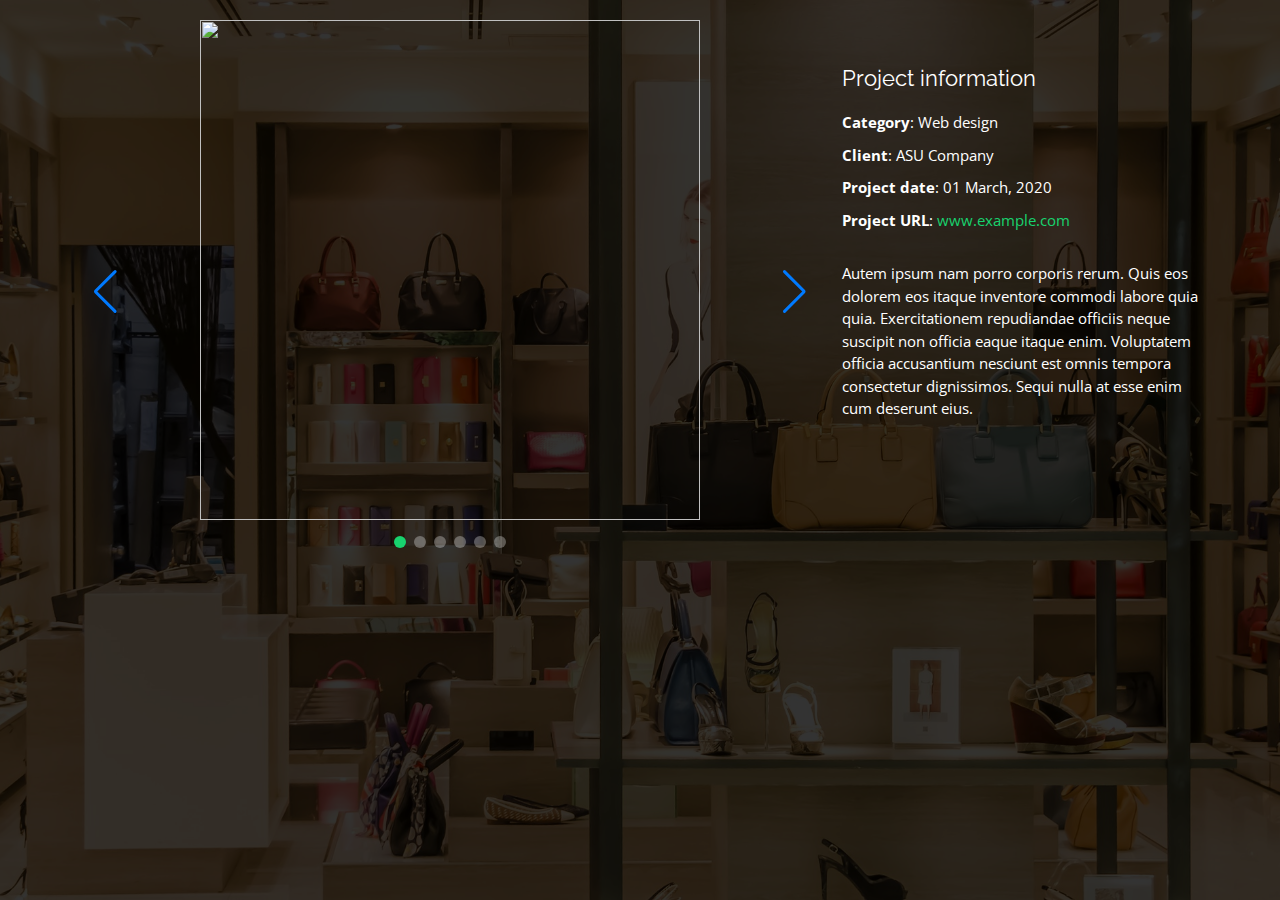
==== asesoria-hora.html @ 7538d684 "terminando boceto cursos" ====
<!DOCTYPE html>
<html lang="en">

<head>
  <meta charset="utf-8">
  <meta content="width=device-width, initial-scale=1.0" name="viewport">

  <title>Portfolio Details - Personal Bootstrap Template</title>
  <meta content="" name="description">
  <meta content="" name="keywords">

  <!-- Favicons -->
  <link href="assets/img/favicon.png" rel="icon">
  <link href="assets/img/apple-touch-icon.png" rel="apple-touch-icon">

  <!-- Google Fonts -->
  <link href="https://fonts.googleapis.com/css?family=Open+Sans:300,300i,400,400i,600,600i,700,700i|Raleway:300,300i,400,400i,500,500i,600,600i,700,700i|Poppins:300,300i,400,400i,500,500i,600,600i,700,700i" rel="stylesheet">

  <!-- Vendor CSS Files -->
  <link href="assets/vendor/bootstrap/css/bootstrap.min.css" rel="stylesheet">
  <link href="assets/vendor/bootstrap-icons/bootstrap-icons.css" rel="stylesheet">
  <link href="assets/vendor/boxicons/css/boxicons.min.css" rel="stylesheet">
  <link href="assets/vendor/glightbox/css/glightbox.min.css" rel="stylesheet">
  <link href="assets/vendor/remixicon/remixicon.css" rel="stylesheet">
  <link href="assets/vendor/swiper/swiper-bundle.min.css" rel="stylesheet">

  <!-- Main CSS File -->
  <link href="assets/css/style.css" rel="stylesheet">


</head>

<body>

  <main id="main">

    <!-- ======= Portfolio Details ======= -->
    <div id="asesoria-hora-details" class="services-details">
      <div class="container">

        <div class="row">

          <div class="col-lg-8">
            <!-- <h2 class="portfolio-title">This is an example of portfolio detail</h2> -->

            <div class="portfolio-details-slider swiper">
              <div class="swiper-wrapper align-items-center">

                <div class="swiper-slide">
                  <img src="https://via.placeholder.com/500" alt="">
                </div>

                <div class="swiper-slide">
                  <img src="https://via.placeholder.com/500" alt="">
                </div>

                <div class="swiper-slide">
                  <img src="https://via.placeholder.com/500" alt="">
                </div>
                <div class="swiper-slide">
                  <img src="https://via.placeholder.com/500" alt="">
                </div>
                <div class="swiper-slide">
                  <img src="https://via.placeholder.com/500" alt="">
                </div>
                <div class="swiper-slide">
                  <img src="https://via.placeholder.com/500" alt="">
                </div>
              </div>
              <div class="swiper-pagination"></div>
              <div class="swiper-button-prev"></div>
              <div class="swiper-button-next"></div>
            </div>

          </div>

          <div class="col-lg-4 portfolio-info">
            <h3>Project information</h3>
            <ul>
              <li><strong>Category</strong>: Web design</li>
              <li><strong>Client</strong>: ASU Company</li>
              <li><strong>Project date</strong>: 01 March, 2020</li>
              <li><strong>Project URL</strong>: <a href="#">www.example.com</a></li>
            </ul>

            <p>
              Autem ipsum nam porro corporis rerum. Quis eos dolorem eos itaque inventore commodi labore quia quia. Exercitationem repudiandae officiis neque suscipit non officia eaque itaque enim. Voluptatem officia accusantium nesciunt est omnis tempora consectetur dignissimos. Sequi nulla at esse enim cum deserunt eius.
            </p>
          </div>

        </div>

      </div>
    </div><!-- End Portfolio Details -->

  </main><!-- End #main -->

  <!-- Vendor JS Files -->
  <script src="assets/vendor/purecounter/purecounter.js"></script>
  <script src="assets/vendor/bootstrap/js/bootstrap.bundle.min.js"></script>
  <script src="assets/vendor/glightbox/js/glightbox.min.js"></script>
  <script src="assets/vendor/isotope-layout/isotope.pkgd.min.js"></script>
  <script src="assets/vendor/swiper/swiper-bundle.min.js"></script>
  <script src="assets/vendor/waypoints/noframework.waypoints.js"></script>
  <script src="assets/vendor/php-email-form/validate.js"></script>

  <!-- Template Main JS File -->
  <script src="assets/js/main.js"></script>

</body>

</html>
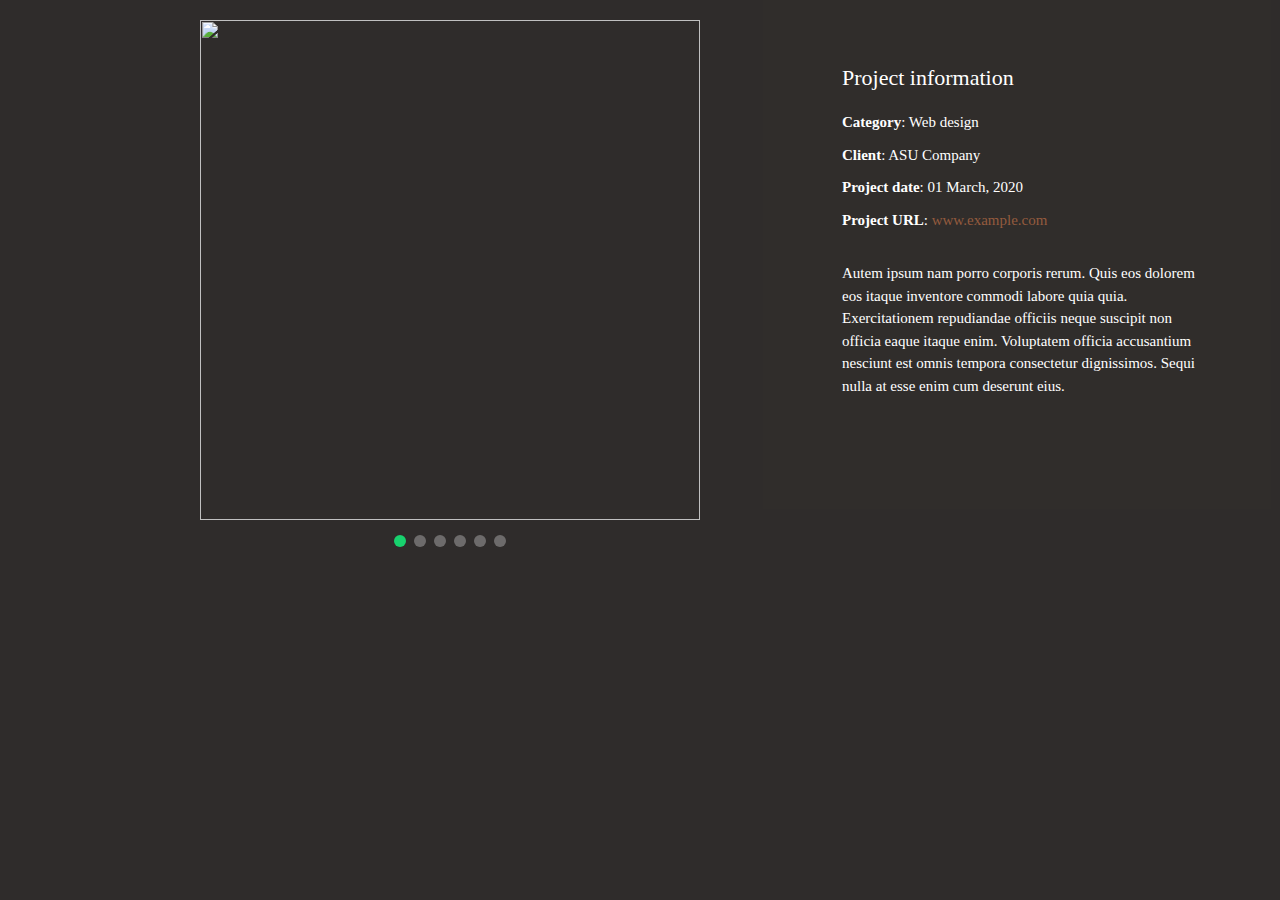
==== commit 2b5b5c4d: "mejoras navbar y cards" ====
--- a/asesoria-hora.html
+++ b/asesoria-hora.html
@@ -5,7 +5,7 @@
   <meta charset="utf-8">
   <meta content="width=device-width, initial-scale=1.0" name="viewport">
 
-  <title>Portfolio Details - Personal Bootstrap Template</title>
+  <title>DM Visual Design</title>
   <meta content="" name="description">
   <meta content="" name="keywords">
 
@@ -68,8 +68,7 @@
                 </div>
               </div>
               <div class="swiper-pagination"></div>
-              <div class="swiper-button-prev"></div>
-              <div class="swiper-button-next"></div>
+     
             </div>
 
           </div>
--- a/assets/css/style.css
+++ b/assets/css/style.css
@@ -1,15 +1,16 @@
-/**
-* Template Name: Personal - v4.7.0
-* Template URL: https://bootstrapmade.com/personal-free-resume-bootstrap-template/
-* Author: BootstrapMade.com
-* License: https://bootstrapmade.com/license/
-*/
 
 /*--------------------------------------------------------------
 # General
 --------------------------------------------------------------*/
+:root{
+  --primario: #945B3E;
+  --negro: #2E2E2E;
+  --blanco: rgba(255, 255, 255, 0.6);
+  --fondo: #EDDED6;
+}
+
 body {
-  font-family: "Open Sans", sans-serif;
+  font-family: "Prata", serif;
   background-color: #040404;
   color: #fff;
   position: relative;
@@ -18,7 +19,8 @@
 body::before {
   content: "";
   position: fixed;
-  background: #040404 url("../img/fondo-muestra.jpg") top right no-repeat;
+  /* background: #040404 url("../img/fondo-muestra.jpg") top right no-repeat; */
+  background-color: var(--fondo);
   background-size: cover;
   left: 0;
   right: 0;
@@ -33,18 +35,16 @@
 }
 
 a {
-  color: #18d26e;
+  color: var(--primario);
   text-decoration: none;
 }
 
 a:hover {
-  color: #35e888;
+  font-weight: bolder;
+  color: var(--primario);
   text-decoration: none;
 }
 
-h1, h2, h3, h4, h5, h6 {
-  font-family: "Raleway", sans-serif;
-}
 
 /*--------------------------------------------------------------
 # Header
@@ -52,11 +52,12 @@
 #header {
   transition: ease-in-out 0.3s;
   position: relative;
-  height: 100vh;
   display: flex;
   align-items: center;
+  justify-content: center;
   z-index: 997;
-  overflow-y: auto;
+  height: 130px;
+  /* overflow-y: auto; */
 }
 #header * {
   transition: ease-in-out 0.3s;
@@ -86,7 +87,7 @@
 }
 #header img {
   padding: 0;
-  margin: 0;
+  margin: 0 136px;
 }
 #header .social-links {
   margin-top: 40px;
@@ -127,14 +128,14 @@
 }
 
 /* Header Top */
-#header.header-top {
-  height: 80px;
-  position: fixed;
-  left: 0;
+/* #header.header-top { */
+  /* height: 80px; */
+  /* position: fixed; */
+  /* left: 0;
   top: 0;
   right: 0;
-  background: rgba(0, 0, 0, 0.9);
-}
+  background: none; */
+/* } */
 #header.header-top .social-links, #header.header-top h2 {
   display: none;
 }
@@ -145,6 +146,7 @@
 #header.header-top .container {
   display: flex;
   align-items: center;
+  justify-content: center;
 }
 #header.header-top .navbar {
   margin: 0;
@@ -166,7 +168,7 @@
 */
 .navbar {
   padding: 0;
-  margin-top: 35px;
+  justify-content: center;
 }
 .navbar ul {
   margin: 0;
@@ -177,20 +179,26 @@
 }
 .navbar li {
   position: relative;
-  background: pink;
-padding: 5px 10px;
+text-transform: uppercase;
+/* padding: 5px 10px; */
 border-radius: 5px;
 }
-.navbar li + li {
-  margin-left: 30px;
+/* .navbar li + li { */
+  /* margin-left: 30px; */
+/* } */
+.navbar li a{
+  text-align: center;
+}
+.navbar li a img{
+  width: 101px;
 }
 .navbar a, .navbar a:focus {
-  display: flex;
+  /* display: flex; */
   align-items: center;
   justify-content: space-between;
   padding: 0;
-  font-family: "Poppins", sans-serif;
-  font-size: 16px;
+  font-family: "Roboto", sans-serif;
+  font-size: 14px;
   font-weight: 400;
   color: #945B3E;
   white-space: nowrap;
@@ -206,21 +214,35 @@
   position: absolute;
   width: 0;
   height: 2px;
-  bottom: -4px;
+  bottom: 6px;
   left: 0;
+  right: 0;
+  margin: 0 auto;
   background-color: #945B3E;
-  visibility: hidden;
-  width: 0px;
+ 
+  
+  /* visibility: hidden; */
+  /* width: 0px; */
   transition: all 0.3s ease-in-out 0s;
 }
+.navbar .logo::before{
+  height: 0;
+}
+
 .navbar a:hover:before, .navbar li:hover > a:before, .navbar .active:before {
   visibility: visible;
-  width: 25px;
+
+  width: calc(100% - 5em);
 }
 .navbar a:hover, .navbar .active, .navbar .active:focus, .navbar li:hover > a {
-  color: #fff;
-}
-
+  font-weight: bolder;
+  color: var(--primario);
+}
+.navbar ul .boton-li {
+  height: 50px;
+  width: 120px;
+  padding: 13px 0 0;
+}
 /**
 * Mobile Navigation 
 */
@@ -299,15 +321,20 @@
   z-index: 2;
 }
 section.section-show {
-  top: 100px;
+  top: 130px;
   bottom: auto;
   opacity: 1;
   padding-bottom: 45px;
 }
 section .container {
-  background: rgba(0, 0, 0, 0.9);
+  background: var(--blanco);
   padding: 30px;
-}
+  border-radius: 50px;
+  margin: 0 auto;
+}
+/* .section-title{ */
+  /* margin-left: 8vw; */
+/* } */
 @media (max-width: 768px) {
   section {
     top: 120px;
@@ -315,35 +342,32 @@
   section.section-show {
     top: 80px;
   }
-}
-
-.section-title h2 {
-  font-size: 14px;
-  font-weight: 500;
-  padding: 0;
-  line-height: 1px;
-  margin: 0 0 20px 0;
-  letter-spacing: 2px;
-  text-transform: uppercase;
-  color: #aaaaaa;
-  font-family: "Poppins", sans-serif;
-}
-.section-title h2::after {
-  content: "";
-  width: 120px;
-  height: 1px;
-  display: inline-block;
-  background: #4ceb95;
-  margin: 4px 10px;
-}
+  section .container {
+    margin: 0 10px;
+    width: 95vw;
+  }
+  .section-title{
+    margin: 0 10px;
+  }
+  .row div{
+    justify-content: center;
+  }
+}
+
 .section-title p {
-  margin: 0;
-  margin: -15px 0 15px 0;
-  font-size: 36px;
-  font-weight: 700;
-  text-transform: uppercase;
-  font-family: "Poppins", sans-serif;
-  color: #fff;
+  font-size: 96px;
+  color: var(--primario);
+  height: 130px;
+  margin-bottom: 0;
+  line-height: 130px;
+}
+
+.complete-section{
+  display: flex;
+  flex-direction: column;
+  justify-content: center;
+  width: fit-content;
+  margin: 0 auto;
 }
 
 /*--------------------------------------------------------------
@@ -552,13 +576,15 @@
   transition: all ease-in-out 0.3s;
   width: 100%;
 height: 100%;
+padding-top: 85%;
+border-radius: 30px;
 }
 
 .courses .icon-box .icon {
   margin: 0 auto;
   width: 64px;
   height: 64px;
-  background: #18d26e;
+  background: pink;
   border-radius: 5px;
   transition: all 0.3s ease-out 0s;
   display: flex;
@@ -578,16 +604,12 @@
   top: -8px;
   height: 100%;
   width: 100%;
-  background: rgba(255, 255, 255, 0.15);
+  background: rgb(3, 3, 3);
   border-radius: 5px;
   transition: all 0.3s ease-out 0s;
   transform: translateZ(-1px);
 }
-.courses .icon-box h4 {
-  font-weight: 700;
-  margin-bottom: 15px;
-  font-size: 24px;
-}
+
 .courses .icon-box h4 a {
   color: #fff;
 }
@@ -597,72 +619,10 @@
   margin-bottom: 0;
 }
 .courses .icon-box:hover {
-  background: #18d26e;
-  border-color: #18d26e;
-}
-.courses .icon-box:hover .icon {
-  background: #fff;
-}
-.courses .icon-box:hover .icon i {
-  color: #18d26e;
-}
-.courses .icon-box:hover .icon::before {
-  background: #35e888;
-}
-.courses .icon-box:hover h4 a, .services .icon-box:hover p {
-  color: #fff;
-}
-
-/* .resume .resume-title {
-  font-size: 26px;
-  font-weight: 700;
-  margin-top: 20px;
-  margin-bottom: 20px;
-  color: #fff;
-}
-.resume .resume-item {
-  padding: 0 0 20px 20px;
-  margin-top: -2px;
-  border-left: 2px solid rgba(255, 255, 255, 0.2);
-  position: relative;
-}
-.resume .resume-item h4 {
-  line-height: 18px;
-  font-size: 18px;
-  font-weight: 600;
-  text-transform: uppercase;
-  font-family: "Poppins", sans-serif;
-  color: #18d26e;
-  margin-bottom: 10px;
-}
-.resume .resume-item h5 {
-  font-size: 16px;
-  background: rgba(255, 255, 255, 0.15);
-  padding: 5px 15px;
-  display: inline-block;
-  font-weight: 600;
-  margin-bottom: 10px;
-}
-.resume .resume-item ul {
-  padding-left: 20px;
-}
-.resume .resume-item ul li {
-  padding-bottom: 10px;
-}
-.resume .resume-item:last-child {
-  padding-bottom: 0;
-}
-.resume .resume-item::before {
-  content: "";
-  position: absolute;
-  width: 16px;
-  height: 16px;
-  border-radius: 50px;
-  left: -9px;
-  top: 0;
-  background: #18d26e;
-  border: 2px solid #18d26e;
-} */
+  background: none;
+  
+}
+
 
 /*--------------------------------------------------------------
 # Services
@@ -678,167 +638,42 @@
 .card{
   display: flex;
   background-size: cover;
-  background-position-y: 40%;
+  background-position-y: 100%;
   background-repeat: no-repeat;
-  width: 300px;
-  height: 300px;
+  width: 296px;
+  height: 335px;
   margin-bottom: 20px;
+  border-radius: 20px;
+  transition: box-shadow .3s;
+  border: none;
+}
+
+.card:hover{
+  box-shadow: 2px 2px 5px 2px #945B3E50;
+
+
 }
 .vidrieras{
-  background-image: url("/assets/img/servicios/vidrieras.jpeg");
+  background-image: url("../img/servicios/vidrieras.jpeg");
 }
 .visual-merch{
-  background-image: url("/assets/img/servicios/visual-merch.jpeg");
+  background-image: url("../img/servicios/visual-merch.jpeg");
 }
 .tienda-exito{
-  background-image: url("/assets/img/cursos/tienda-exito.png");
+  background-image: url("../img/cursos/tienda-exito.png");
 }
 .vidrieras-qVenden{
-  background-image: url("/assets/img/cursos/vidrieras-venden.jpeg");
-}
-/* {.services .portfolio-item {
-  margin-bottom: 30px;
-}
-.services #portfolio-flters {
-  padding: 0;
-  margin: 0 auto 15px auto;
-  list-style: none;
-  text-align: center;
-  border-radius: 50px;
-  padding: 2px 15px;
-}
-.services #portfolio-flters li {
-  cursor: pointer;
-  display: inline-block;
-  padding: 8px 16px 10px 16px;
-  font-size: 14px;
-  font-weight: 600;
-  line-height: 1;
-  text-transform: uppercase;
-  color: #fff;
-  background: rgba(255, 255, 255, 0.1);
-  margin: 0 3px 10px 3px;
-  transition: all 0.3s ease-in-out;
-  border-radius: 4px;
-}
-.services #portfolio-flters li:hover, .portfolio #portfolio-flters li.filter-active {
-  background: #18d26e;
-}
-.services #portfolio-flters li:last-child {
-  margin-right: 0;
-}
-.services .portfolio-wrap {
-  transition: 0.3s;
-  position: relative;
-  overflow: hidden;
-  z-index: 1;
-  background: rgba(0, 0, 0, 0.6);
-}
-.services .portfolio-wrap::before {
-  content: "";
-  background: rgba(0, 0, 0, 0.6);
-  position: absolute;
-  left: 30px;
-  right: 30px;
-  top: 30px;
-  bottom: 30px;
-  transition: all ease-in-out 0.3s;
-  z-index: 2;
-  opacity: 0;
-}
-.services .portfolio-wrap .portfolio-info {
-  opacity: 0;
-  position: absolute;
-  top: 0;
-  left: 0;
-  right: 0;
-  bottom: 0;
-  text-align: center;
-  z-index: 3;
-  transition: all ease-in-out 0.3s;
-  display: flex;
-  flex-direction: column;
-  justify-content: center;
-  align-items: center;
-}
-.services .portfolio-wrap .portfolio-info::before {
-  display: block;
-  content: "";
-  width: 48px;
-  height: 48px;
-  position: absolute;
-  top: 35px;
-  left: 35px;
-  border-top: 3px solid #fff;
-  border-left: 3px solid #fff;
-  transition: all 0.5s ease 0s;
-  z-index: 9994;
-}
-.services .portfolio-wrap .portfolio-info::after {
-  display: block;
-  content: "";
-  width: 48px;
-  height: 48px;
-  position: absolute;
-  bottom: 35px;
-  right: 35px;
-  border-bottom: 3px solid #fff;
-  border-right: 3px solid #fff;
-  transition: all 0.5s ease 0s;
-  z-index: 9994;
-}
-.services div div h4 {
-  font-size: 20px;
-  color: #fff;
-  font-weight: 600;
-}
-.services .portfolio-wrap .portfolio-info p {
-  color: #ffffff;
-  font-size: 14px;
-  text-transform: uppercase;
-  padding: 0;
-  margin: 0;
-}
-.services .portfolio-wrap .portfolio-links {
-  text-align: center;
-  z-index: 4;
-}
-.services .portfolio-wrap .portfolio-links a {
-  color: #fff;
-  margin: 0 2px;
-  font-size: 28px;
-  display: inline-block;
-  transition: 0.3s;
-}
-.services .portfolio-wrap .portfolio-links a:hover {
-  color: #63eda3;
-}
-.services .portfolio-wrap:hover::before {
-  top: 0;
-  left: 0;
-  right: 0;
-  bottom: 0;
-  opacity: 1;
-}
-.services .portfolio-wrap:hover .portfolio-info {
-  opacity: 1;
-}
-.services .portfolio-wrap:hover .portfolio-info::before {
-  top: 15px;
-  left: 15px;
-}
-.services .portfolio-wrap:hover .portfolio-info::after {
-  bottom: 15px;
-  right: 15px;
-}} */
+  background-image: url("../img/cursos/vidrieras-venden.jpeg");
+}
 
 .services .icon-box {
   text-align: center;
-  background: rgba(204, 204, 204, 0.1);
-  padding-top: 38%;
+  background: rgba(151, 151, 151, 0.4);
+  padding-top: 85%;
   transition: all ease-in-out 0.3s;
   width: 100%;
 height: 100%;
+border-radius: 20px;
 }
 
 .services .icon-box .icon {
@@ -870,35 +705,38 @@
   transition: all 0.3s ease-out 0s;
   transform: translateZ(-1px);
 }
-.services .icon-box h4 {
+.services .icon-box .titulo-card, .courses .icon-box .titulo-card  {
   font-weight: 700;
-  margin-bottom: 15px;
-  font-size: 24px;
-}
-.services .icon-box h4 a {
-  color: #fff;
-}
+  margin-top: 0px;
+  text-align: left;
+  text-indent: 20px;
+  padding: 9px 0;
+  height: 85px;
+  background-color: pink;
+  border-radius: 0 0 15px 15px;
+}
+
+.services .icon-box .titulo-card h4, .courses .icon-box .titulo-card h4 {
+
+  font-size: 20px;
+  margin: 10px 0 0;
+
+}
+.services .icon-box .titulo-card p, .courses .icon-box .titulo-card p {
+
+  font-size: 12px;
+
+}
+
 .services .icon-box p {
   line-height: 24px;
   font-size: 14px;
   margin-bottom: 0;
 }
-.services .icon-box:hover {
-  background: #18d26e;
-  border-color: #18d26e;
-}
-.services .icon-box:hover .icon {
-  background: #fff;
-}
-.services .icon-box:hover .icon i {
-  color: #18d26e;
-}
-.services .icon-box:hover .icon::before {
-  background: #35e888;
-}
-.services .icon-box:hover h4 a, .services .icon-box:hover p {
-  color: #fff;
-}
+
+/* .services .icon-box:hover h4 a, .services .icon-box:hover p {
+  color: #fff;
+} */
 
 /* Vidriera Details */
 .gprev.gbtn.disabled, .gnext.gbtn.disabled{
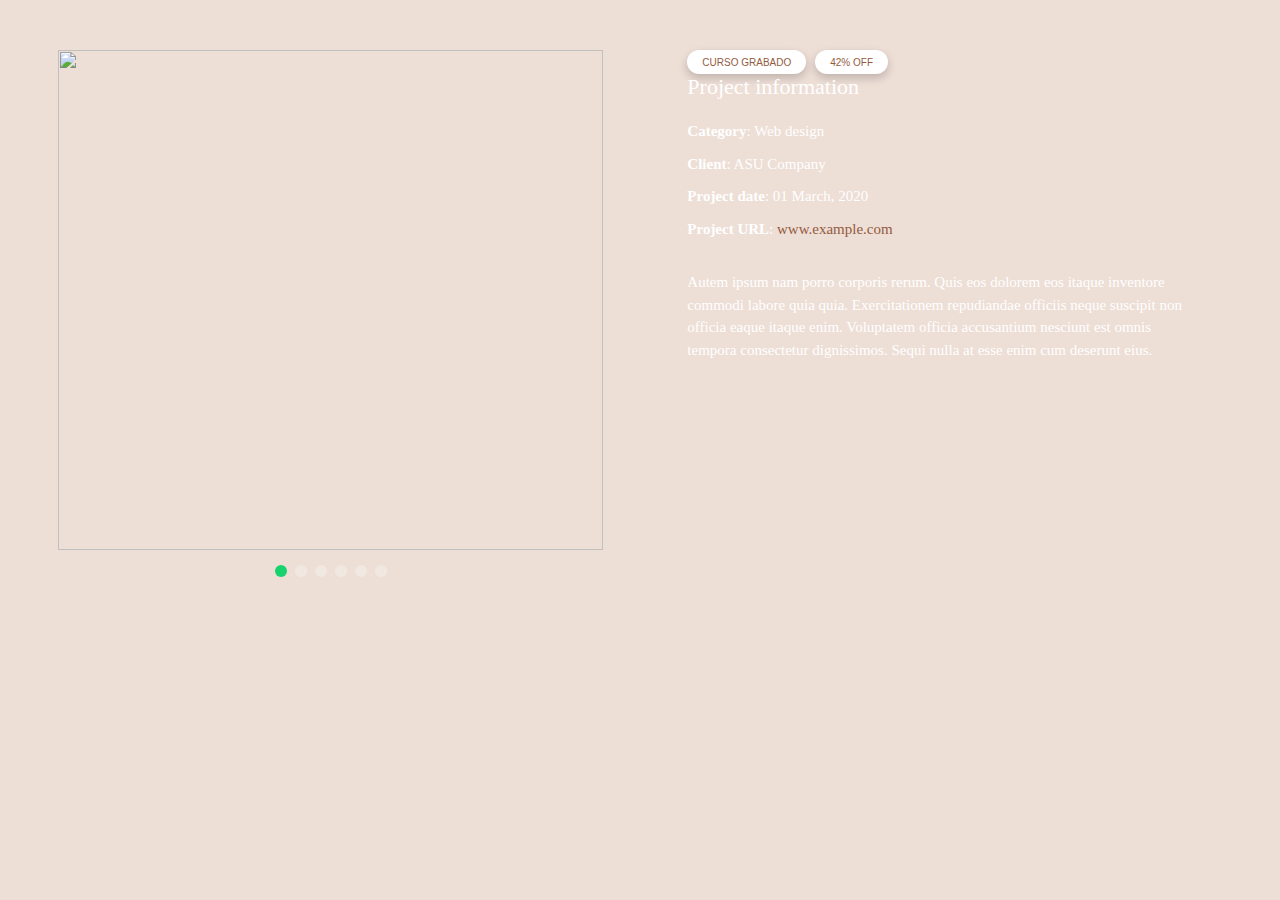
==== commit 909440d1: "mejoras cards y empiezo secciones" ====
--- a/asesoria-hora.html
+++ b/asesoria-hora.html
@@ -37,23 +37,17 @@
     <!-- ======= Portfolio Details ======= -->
     <div id="asesoria-hora-details" class="services-details">
       <div class="container">
-
         <div class="row">
-
           <div class="col-lg-8">
             <!-- <h2 class="portfolio-title">This is an example of portfolio detail</h2> -->
-
-            <div class="portfolio-details-slider swiper">
+            <div class="details-slider swiper">
               <div class="swiper-wrapper align-items-center">
-
                 <div class="swiper-slide">
                   <img src="https://via.placeholder.com/500" alt="">
                 </div>
-
                 <div class="swiper-slide">
                   <img src="https://via.placeholder.com/500" alt="">
                 </div>
-
                 <div class="swiper-slide">
                   <img src="https://via.placeholder.com/500" alt="">
                 </div>
@@ -68,12 +62,17 @@
                 </div>
               </div>
               <div class="swiper-pagination"></div>
-     
             </div>
-
           </div>
-
           <div class="col-lg-4 portfolio-info">
+            <div class="stamps">
+              <div class="stamp-1">
+                Curso grabado
+              </div>
+              <div class="stamp-2">
+                42% Off 
+              </div>
+            </div>
             <h3>Project information</h3>
             <ul>
               <li><strong>Category</strong>: Web design</li>
@@ -81,17 +80,13 @@
               <li><strong>Project date</strong>: 01 March, 2020</li>
               <li><strong>Project URL</strong>: <a href="#">www.example.com</a></li>
             </ul>
-
             <p>
               Autem ipsum nam porro corporis rerum. Quis eos dolorem eos itaque inventore commodi labore quia quia. Exercitationem repudiandae officiis neque suscipit non officia eaque itaque enim. Voluptatem officia accusantium nesciunt est omnis tempora consectetur dignissimos. Sequi nulla at esse enim cum deserunt eius.
             </p>
           </div>
-
         </div>
-
       </div>
     </div><!-- End Portfolio Details -->
-
   </main><!-- End #main -->
 
   <!-- Vendor JS Files -->
--- a/assets/css/style.css
+++ b/assets/css/style.css
@@ -7,6 +7,7 @@
   --negro: #2E2E2E;
   --blanco: rgba(255, 255, 255, 0.6);
   --fondo: #EDDED6;
+  /* --fondo-card: rgba(246, 216, 200, 1); */
 }
 
 body {
@@ -45,7 +46,16 @@
   text-decoration: none;
 }
 
-
+.gslide-media{
+  border-radius: 50px;
+  border: solid 1px #F8F2EF;
+  box-sizing: border-box;
+  -moz-box-sizing: border-box;
+  -webkit-box-sizing: border-box;
+}
+.swiper{
+  margin: 0 58px;
+}
 /*--------------------------------------------------------------
 # Header
 --------------------------------------------------------------*/
@@ -88,6 +98,11 @@
 #header img {
   padding: 0;
   margin: 0 136px;
+}
+#header img:hover{
+  filter: drop-shadow(0px 4px 20px rgba(0, 0, 0, 0.25));
+  transform: scale(1.05);
+  transition: 0.5s;
 }
 #header .social-links {
   margin-top: 40px;
@@ -214,13 +229,11 @@
   position: absolute;
   width: 0;
   height: 2px;
-  bottom: 6px;
+  bottom: 15px;
   left: 0;
   right: 0;
   margin: 0 auto;
   background-color: #945B3E;
- 
-  
   /* visibility: hidden; */
   /* width: 0px; */
   transition: all 0.3s ease-in-out 0s;
@@ -232,7 +245,7 @@
 .navbar a:hover:before, .navbar li:hover > a:before, .navbar .active:before {
   visibility: visible;
 
-  width: calc(100% - 5em);
+  width: calc(100% - 6em);
 }
 .navbar a:hover, .navbar .active, .navbar .active:focus, .navbar li:hover > a {
   font-weight: bolder;
@@ -317,7 +330,7 @@
   top: 140px;
   bottom: 100%;
   opacity: 0;
-  transition: ease-in-out 0.4s;
+  transition: ease-in-out 0.1s;
   z-index: 2;
 }
 section.section-show {
@@ -328,31 +341,14 @@
 }
 section .container {
   background: var(--blanco);
-  padding: 30px;
+  padding: 49px 54px;
   border-radius: 50px;
   margin: 0 auto;
 }
 /* .section-title{ */
   /* margin-left: 8vw; */
 /* } */
-@media (max-width: 768px) {
-  section {
-    top: 120px;
-  }
-  section.section-show {
-    top: 80px;
-  }
-  section .container {
-    margin: 0 10px;
-    width: 95vw;
-  }
-  .section-title{
-    margin: 0 10px;
-  }
-  .row div{
-    justify-content: center;
-  }
-}
+
 
 .section-title p {
   font-size: 96px;
@@ -370,6 +366,45 @@
   margin: 0 auto;
 }
 
+.modalidad{
+  position: relative;
+  top: -236px;
+  font-family: "Roboto", sans-serif;
+  text-transform: uppercase;
+  font-size: 10px;
+  font-weight: 500;
+  width: 120px;
+  height: 24px;
+  left: 160px;
+  border-radius: 30px;
+  background: #FFFFFF;
+box-shadow: 0px 4px 10px rgba(0, 0, 0, 0.2);
+    left: 160px;
+    padding-top: 5px;
+}
+
+.stamps{
+  display: flex;
+  flex-direction: row;
+}
+
+.stamp-1, .stamp-2{
+  /* position: relative; */
+  color: #945B3E;
+  font-family: "Roboto", sans-serif;
+  text-transform: uppercase;
+  font-size: 10px;
+  font-weight: 500;
+  margin-right: 9px;
+  width: fit-content;
+  height: 24px;
+text-align: center;
+  border-radius: 30px;
+  background: #FFFFFF;
+box-shadow: 0px 4px 10px rgba(0, 0, 0, 0.2);
+    left: 160px;
+    padding: 5px 15px 0;
+}
 /*--------------------------------------------------------------
 # About
 --------------------------------------------------------------*/
@@ -628,13 +663,11 @@
 # Services
 --------------------------------------------------------------*/
 .swiper-slide img{
-  width: 500px;
+  width: 100%;
   height: 500px;
-}
-
-/* .row div a{
-  width: 100%;
-} */
+  object-fit: cover;
+}
+
 .card{
   display: flex;
   background-size: cover;
@@ -642,12 +675,13 @@
   background-repeat: no-repeat;
   width: 296px;
   height: 335px;
-  margin-bottom: 20px;
   border-radius: 20px;
   transition: box-shadow .3s;
   border: none;
 }
-
+.complete-card{
+  margin-bottom: 42px;
+}
 .card:hover{
   box-shadow: 2px 2px 5px 2px #945B3E50;
 
@@ -676,43 +710,14 @@
 border-radius: 20px;
 }
 
-.services .icon-box .icon {
-  margin: 0 auto;
-  width: 64px;
-  height: 64px;
-  background: #18d26e;
-  border-radius: 5px;
-  transition: all 0.3s ease-out 0s;
-  display: flex;
-  align-items: center;
-  justify-content: center;
-  margin-bottom: 20px;
-  transform-style: preserve-3d;
-}
-.services .icon-box .icon i {
-  color: #fff;
-  font-size: 28px;
-}
-.services .icon-box .icon::before {
-  position: absolute;
-  content: "";
-  left: -8px;
-  top: -8px;
-  height: 100%;
-  width: 100%;
-  background: rgba(255, 255, 255, 0.15);
-  border-radius: 5px;
-  transition: all 0.3s ease-out 0s;
-  transform: translateZ(-1px);
-}
 .services .icon-box .titulo-card, .courses .icon-box .titulo-card  {
   font-weight: 700;
-  margin-top: 0px;
+  margin-top: -25px;
   text-align: left;
   text-indent: 20px;
   padding: 9px 0;
   height: 85px;
-  background-color: pink;
+  background-color: var(--fondo);
   border-radius: 0 0 15px 15px;
 }
 
@@ -749,7 +754,6 @@
 
 .services-details {
   padding-top: 0px;
-  background: rgba(0, 0, 0, 0.8);
   position: fixed;
   left: 0;
   right: 0;
@@ -758,7 +762,7 @@
   overflow-y: auto;
 }
 .services-details .container {
-  padding-top: 20px;
+  margin: 50px 0 0 0;
   padding-bottom: 40px;
 }
 .services-details .portfolio-title {
@@ -766,9 +770,9 @@
   font-weight: 700;
   margin-bottom: 20px;
 }
-.services-details .portfolio-info {
+/* .services-details .portfolio-info {
   padding-top: 45px;
-}
+} */
 .services-details .portfolio-info h3 {
   font-size: 22px;
   font-weight: 400;
@@ -1172,4 +1176,55 @@
 }
 .credits a:hover {
   color: #fff;
+}
+
+/* Medias Q */
+
+@media (max-width: 768px) {
+  .container{
+    max-width: fit-content;
+  }
+  section {
+    top: 120px;
+  }
+  section.section-show {
+    top: 80px;
+  }
+  section .container {
+    margin: 0 10px;
+    width: 95vw;
+  }
+  .section-title{
+    margin: 0 10px;
+  }
+  .section-title p{
+    font-size: 50px;
+  }
+  /* .row div{
+    justify-content: center;
+  } */
+}
+@media (min-width: 992px){
+.services-details .container {
+    max-width: 100%;
+}
+ .col-lg-8 {
+padding: 0;
+  width: 51.666667%;
+}
+.col-lg-4 {
+  width: 49%;
+  justify-content: center;
+}
+.services-details .container .row .col-lg-4 {
+padding: 0;
+margin: 0 26px;
+  width: 40%;
+}
+}
+
+@media (min-width: 1200px){
+  .col-lg-4 {
+    width: 33.33%;
+  }
 }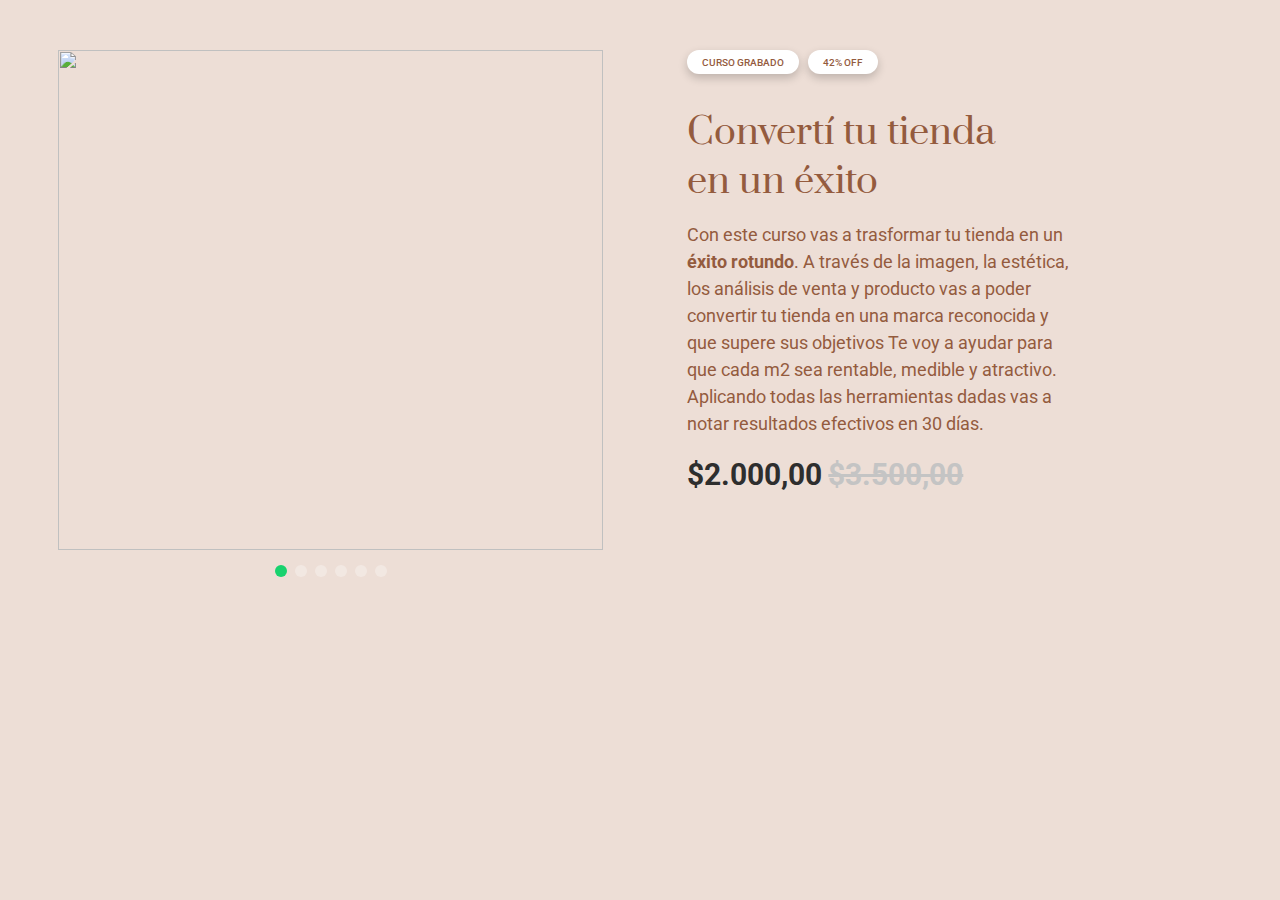
==== commit 861ed2bb: "mejoras" ====
--- a/asesoria-hora.html
+++ b/asesoria-hora.html
@@ -14,7 +14,9 @@
   <link href="assets/img/apple-touch-icon.png" rel="apple-touch-icon">
 
   <!-- Google Fonts -->
-  <link href="https://fonts.googleapis.com/css?family=Open+Sans:300,300i,400,400i,600,600i,700,700i|Raleway:300,300i,400,400i,500,500i,600,600i,700,700i|Poppins:300,300i,400,400i,500,500i,600,600i,700,700i" rel="stylesheet">
+  <link rel="preconnect" href="https://fonts.googleapis.com">
+  <link rel="preconnect" href="https://fonts.gstatic.com" crossorigin>
+  <link href="https://fonts.googleapis.com/css2?family=Prata&family=Roboto&display=swap" rel="stylesheet">
 
   <!-- Vendor CSS Files -->
   <link href="assets/vendor/bootstrap/css/bootstrap.min.css" rel="stylesheet">
@@ -64,7 +66,7 @@
               <div class="swiper-pagination"></div>
             </div>
           </div>
-          <div class="col-lg-4 portfolio-info">
+          <div class="col-lg-4 course-service-info">
             <div class="stamps">
               <div class="stamp-1">
                 Curso grabado
@@ -73,16 +75,17 @@
                 42% Off 
               </div>
             </div>
-            <h3>Project information</h3>
-            <ul>
-              <li><strong>Category</strong>: Web design</li>
-              <li><strong>Client</strong>: ASU Company</li>
-              <li><strong>Project date</strong>: 01 March, 2020</li>
-              <li><strong>Project URL</strong>: <a href="#">www.example.com</a></li>
-            </ul>
-            <p>
-              Autem ipsum nam porro corporis rerum. Quis eos dolorem eos itaque inventore commodi labore quia quia. Exercitationem repudiandae officiis neque suscipit non officia eaque itaque enim. Voluptatem officia accusantium nesciunt est omnis tempora consectetur dignissimos. Sequi nulla at esse enim cum deserunt eius.
-            </p>
+            <h3>Convertí tu tienda en un éxito</h3>
+            <div class="description">
+              Con este curso vas a trasformar tu tienda en un <strong>éxito rotundo</strong>.
+              A través de la imagen, la estética, los análisis de venta y producto vas a poder convertir tu tienda en una marca reconocida y que supere sus objetivos
+              Te voy a ayudar para que cada m2 sea rentable, medible y atractivo.
+              
+              Aplicando todas las herramientas dadas vas a notar resultados efectivos en 30 días.            </div>
+            <div class="prices">
+              <div class="new-price">$2.000,00</div>
+              <div class="old-price">$3.500,00</div>
+            </div>
           </div>
         </div>
       </div>
--- a/assets/css/style.css
+++ b/assets/css/style.css
@@ -1,12 +1,11 @@
-
 /*--------------------------------------------------------------
 # General
 --------------------------------------------------------------*/
-:root{
-  --primario: #945B3E;
-  --negro: #2E2E2E;
+:root {
+  --primario: #945b3e;
+  --negro: #2e2e2e;
   --blanco: rgba(255, 255, 255, 0.6);
-  --fondo: #EDDED6;
+  --fondo: #edded6;
   /* --fondo-card: rgba(246, 216, 200, 1); */
 }
 
@@ -46,16 +45,17 @@
   text-decoration: none;
 }
 
-.gslide-media{
+.gslide-media {
   border-radius: 50px;
-  border: solid 1px #F8F2EF;
+  border: solid 1px #f8f2ef;
   box-sizing: border-box;
   -moz-box-sizing: border-box;
   -webkit-box-sizing: border-box;
 }
-.swiper{
+.swiper {
   margin: 0 58px;
 }
+
 /*--------------------------------------------------------------
 # Header
 --------------------------------------------------------------*/
@@ -80,7 +80,8 @@
   font-weight: 700;
   font-family: "Poppins", sans-serif;
 }
-#header h1 a, #header h1 a:hover {
+#header h1 a,
+#header h1 a:hover {
   color: #fff;
   line-height: 1;
   display: inline-block;
@@ -99,7 +100,7 @@
   padding: 0;
   margin: 0 136px;
 }
-#header img:hover{
+#header img:hover {
   filter: drop-shadow(0px 4px 20px rgba(0, 0, 0, 0.25));
   transform: scale(1.05);
   transition: 0.5s;
@@ -144,14 +145,15 @@
 
 /* Header Top */
 /* #header.header-top { */
-  /* height: 80px; */
-  /* position: fixed; */
-  /* left: 0;
+/* height: 80px; */
+/* position: fixed; */
+/* left: 0;
   top: 0;
   right: 0;
   background: none; */
 /* } */
-#header.header-top .social-links, #header.header-top h2 {
+#header.header-top .social-links,
+#header.header-top h2 {
   display: none;
 }
 #header.header-top h1 {
@@ -194,20 +196,21 @@
 }
 .navbar li {
   position: relative;
-text-transform: uppercase;
-/* padding: 5px 10px; */
-border-radius: 5px;
+  text-transform: uppercase;
+  /* padding: 5px 10px; */
+  border-radius: 5px;
 }
 /* .navbar li + li { */
-  /* margin-left: 30px; */
+/* margin-left: 30px; */
 /* } */
-.navbar li a{
+.navbar li a {
   text-align: center;
 }
-.navbar li a img{
+.navbar li a img {
   width: 101px;
 }
-.navbar a, .navbar a:focus {
+.navbar a,
+.navbar a:focus {
   /* display: flex; */
   align-items: center;
   justify-content: space-between;
@@ -215,11 +218,12 @@
   font-family: "Roboto", sans-serif;
   font-size: 14px;
   font-weight: 400;
-  color: #945B3E;
+  color: #945b3e;
   white-space: nowrap;
   transition: 0.3s;
 }
-.navbar a i, .navbar a:focus i {
+.navbar a i,
+.navbar a:focus i {
   font-size: 12px;
   line-height: 0;
   margin-left: 5px;
@@ -233,21 +237,26 @@
   left: 0;
   right: 0;
   margin: 0 auto;
-  background-color: #945B3E;
+  background-color: #945b3e;
   /* visibility: hidden; */
   /* width: 0px; */
   transition: all 0.3s ease-in-out 0s;
 }
-.navbar .logo::before{
+.navbar .logo::before {
   height: 0;
 }
 
-.navbar a:hover:before, .navbar li:hover > a:before, .navbar .active:before {
+.navbar a:hover:before,
+.navbar li:hover > a:before,
+.navbar .active:before {
   visibility: visible;
 
   width: calc(100% - 6em);
 }
-.navbar a:hover, .navbar .active, .navbar .active:focus, .navbar li:hover > a {
+.navbar a:hover,
+.navbar .active,
+.navbar .active:focus,
+.navbar li:hover > a {
   font-weight: bolder;
   color: var(--primario);
 }
@@ -315,7 +324,8 @@
 .navbar-mobile li + li {
   margin: 0;
 }
-.navbar-mobile a, .navbar-mobile a:focus {
+.navbar-mobile a,
+.navbar-mobile a:focus {
   font-size: 16px;
   position: relative;
 }
@@ -346,9 +356,8 @@
   margin: 0 auto;
 }
 /* .section-title{ */
-  /* margin-left: 8vw; */
+/* margin-left: 8vw; */
 /* } */
-
 
 .section-title p {
   font-size: 96px;
@@ -358,7 +367,7 @@
   line-height: 130px;
 }
 
-.complete-section{
+.complete-section {
   display: flex;
   flex-direction: column;
   justify-content: center;
@@ -366,7 +375,7 @@
   margin: 0 auto;
 }
 
-.modalidad{
+.modalidad {
   position: relative;
   top: -236px;
   font-family: "Roboto", sans-serif;
@@ -377,20 +386,21 @@
   height: 24px;
   left: 160px;
   border-radius: 30px;
-  background: #FFFFFF;
-box-shadow: 0px 4px 10px rgba(0, 0, 0, 0.2);
-    left: 160px;
-    padding-top: 5px;
-}
-
-.stamps{
+  background: #ffffff;
+  box-shadow: 0px 4px 10px rgba(0, 0, 0, 0.2);
+  left: 160px;
+  padding-top: 5px;
+}
+
+.stamps {
   display: flex;
   flex-direction: row;
 }
 
-.stamp-1, .stamp-2{
+.stamp-1,
+.stamp-2 {
   /* position: relative; */
-  color: #945B3E;
+  color: #945b3e;
   font-family: "Roboto", sans-serif;
   text-transform: uppercase;
   font-size: 10px;
@@ -398,12 +408,12 @@
   margin-right: 9px;
   width: fit-content;
   height: 24px;
-text-align: center;
+  text-align: center;
   border-radius: 30px;
-  background: #FFFFFF;
-box-shadow: 0px 4px 10px rgba(0, 0, 0, 0.2);
-    left: 160px;
-    padding: 5px 15px 0;
+  background: #ffffff;
+  box-shadow: 0px 4px 10px rgba(0, 0, 0, 0.2);
+  left: 160px;
+  padding: 5px 15px 0;
 }
 /*--------------------------------------------------------------
 # About
@@ -535,7 +545,8 @@
 /*--------------------------------------------------------------
 # Testimonials
 --------------------------------------------------------------*/
-.testimonials .testimonials-carousel, .testimonials .testimonials-slider {
+.testimonials .testimonials-carousel,
+.testimonials .testimonials-slider {
   overflow: hidden;
 }
 .testimonials .testimonial-item {
@@ -561,7 +572,8 @@
   color: #999;
   margin: 0 0 0 45px;
 }
-.testimonials .testimonial-item .quote-icon-left, .testimonials .testimonial-item .quote-icon-right {
+.testimonials .testimonial-item .quote-icon-left,
+.testimonials .testimonial-item .quote-icon-right {
   color: rgba(255, 255, 255, 0.25);
   font-size: 26px;
 }
@@ -610,9 +622,9 @@
   padding-top: 38%;
   transition: all ease-in-out 0.3s;
   width: 100%;
-height: 100%;
-padding-top: 85%;
-border-radius: 30px;
+  height: 100%;
+  padding-top: 85%;
+  border-radius: 30px;
 }
 
 .courses .icon-box .icon {
@@ -655,20 +667,18 @@
 }
 .courses .icon-box:hover {
   background: none;
-  
-}
-
+}
 
 /*--------------------------------------------------------------
 # Services
 --------------------------------------------------------------*/
-.swiper-slide img{
+.swiper-slide img {
   width: 100%;
   height: 500px;
   object-fit: cover;
 }
 
-.card{
+.card {
   display: flex;
   background-size: cover;
   background-position-y: 100%;
@@ -676,27 +686,25 @@
   width: 296px;
   height: 335px;
   border-radius: 20px;
-  transition: box-shadow .3s;
+  transition: box-shadow 0.3s;
   border: none;
 }
-.complete-card{
+.complete-card {
   margin-bottom: 42px;
 }
-.card:hover{
-  box-shadow: 2px 2px 5px 2px #945B3E50;
-
-
-}
-.vidrieras{
+.card:hover {
+  box-shadow: 2px 2px 5px 2px #945b3e50;
+}
+.vidrieras {
   background-image: url("../img/servicios/vidrieras.jpeg");
 }
-.visual-merch{
+.visual-merch {
   background-image: url("../img/servicios/visual-merch.jpeg");
 }
-.tienda-exito{
+.tienda-exito {
   background-image: url("../img/cursos/tienda-exito.png");
 }
-.vidrieras-qVenden{
+.vidrieras-qVenden {
   background-image: url("../img/cursos/vidrieras-venden.jpeg");
 }
 
@@ -706,11 +714,12 @@
   padding-top: 85%;
   transition: all ease-in-out 0.3s;
   width: 100%;
-height: 100%;
-border-radius: 20px;
-}
-
-.services .icon-box .titulo-card, .courses .icon-box .titulo-card  {
+  height: 100%;
+  border-radius: 20px;
+}
+
+.services .icon-box .titulo-card,
+.courses .icon-box .titulo-card {
   font-weight: 700;
   margin-top: -25px;
   text-align: left;
@@ -721,16 +730,14 @@
   border-radius: 0 0 15px 15px;
 }
 
-.services .icon-box .titulo-card h4, .courses .icon-box .titulo-card h4 {
-
+.services .icon-box .titulo-card h4,
+.courses .icon-box .titulo-card h4 {
   font-size: 20px;
   margin: 10px 0 0;
-
-}
-.services .icon-box .titulo-card p, .courses .icon-box .titulo-card p {
-
+}
+.services .icon-box .titulo-card p,
+.courses .icon-box .titulo-card p {
   font-size: 12px;
-
 }
 
 .services .icon-box p {
@@ -744,10 +751,11 @@
 } */
 
 /* Vidriera Details */
-.gprev.gbtn.disabled, .gnext.gbtn.disabled{
+.gprev.gbtn.disabled,
+.gnext.gbtn.disabled {
   display: none;
 }
-.swiper-slide{
+.swiper-slide {
   display: flex;
   justify-content: center;
 }
@@ -765,33 +773,44 @@
   margin: 50px 0 0 0;
   padding-bottom: 40px;
 }
-.services-details .portfolio-title {
-  font-size: 26px;
+
+.services-details .course-service-info h3 {
+  font-size: 36px;
+  font-style: normal;
+font-weight: normal;
+  margin: 34px 0 0 0;
+  width: 310px;
+  font-family: "Prata", serif;
+  color: var(--primario);
+  line-height: 49px;
+}
+
+.description {
+  margin: 15px 0 0 0;
+  font-size: 18px;
+  width: 393px;
+  color: var(--primario);
+  font-family: "Roboto", sans-serif;
+}
+.prices{
+  display: flex;
+  flex-direction: row;
+  font-size: 30px;
+  font-family: "Roboto", sans-serif;
+  margin: 20px 0 0 0;
   font-weight: 700;
-  margin-bottom: 20px;
-}
-/* .services-details .portfolio-info {
-  padding-top: 45px;
-} */
-.services-details .portfolio-info h3 {
-  font-size: 22px;
-  font-weight: 400;
-  margin-bottom: 20px;
-}
-.services-details .portfolio-info ul {
-  list-style: none;
-  padding: 0;
-  font-size: 15px;
-}
-.services-details .portfolio-info ul li + li {
-  margin-top: 10px;
-}
-.services-details .portfolio-info p {
-  font-size: 15px;
-  padding: 15px 0 0 0;
+  line-height: 35px;
+}
+.new-price{
+  color: #2E2E2E;
+  margin-right: 6px;
+}
+.old-price{
+  color: #C4C4C4;
+  text-decoration: line-through;
 }
 @media (max-width: 992px) {
-  .services-details .portfolio-info {
+  .services-details .course-service-info {
     padding-top: 20px;
   }
 }
@@ -837,7 +856,8 @@
   transition: all 0.3s ease-in-out;
   border-radius: 4px;
 }
-.portfolio #portfolio-flters li:hover, .portfolio #portfolio-flters li.filter-active {
+.portfolio #portfolio-flters li:hover,
+.portfolio #portfolio-flters li.filter-active {
   background: #18d26e;
 }
 .portfolio #portfolio-flters li:last-child {
@@ -1095,7 +1115,8 @@
   -webkit-animation: animate-loading 1s linear infinite;
   animation: animate-loading 1s linear infinite;
 }
-.contact .php-email-form input, .contact .php-email-form textarea {
+.contact .php-email-form input,
+.contact .php-email-form textarea {
   border-radius: 0;
   box-shadow: none;
   font-size: 14px;
@@ -1104,14 +1125,17 @@
   transition: 0.3s;
   color: #fff;
 }
-.contact .php-email-form input:focus, .contact .php-email-form textarea:focus {
+.contact .php-email-form input:focus,
+.contact .php-email-form textarea:focus {
   background-color: rgba(255, 255, 255, 0.11);
 }
-.contact .php-email-form input::-moz-placeholder, .contact .php-email-form textarea::-moz-placeholder {
+.contact .php-email-form input::-moz-placeholder,
+.contact .php-email-form textarea::-moz-placeholder {
   color: rgba(255, 255, 255, 0.3);
   opacity: 1;
 }
-.contact .php-email-form input::placeholder, .contact .php-email-form textarea::placeholder {
+.contact .php-email-form input::placeholder,
+.contact .php-email-form textarea::placeholder {
   color: rgba(255, 255, 255, 0.3);
   opacity: 1;
 }
@@ -1121,7 +1145,7 @@
 .contact .php-email-form textarea {
   padding: 12px 15px;
 }
-.contact .php-email-form button[type=submit] {
+.contact .php-email-form button[type="submit"] {
   background: #18d26e;
   border: 0;
   padding: 10px 30px;
@@ -1129,7 +1153,7 @@
   transition: 0.4s;
   border-radius: 4px;
 }
-.contact .php-email-form button[type=submit]:hover {
+.contact .php-email-form button[type="submit"]:hover {
   background: #15bb62;
 }
 @-webkit-keyframes animate-loading {
@@ -1181,7 +1205,7 @@
 /* Medias Q */
 
 @media (max-width: 768px) {
-  .container{
+  .container {
     max-width: fit-content;
   }
   section {
@@ -1194,37 +1218,37 @@
     margin: 0 10px;
     width: 95vw;
   }
-  .section-title{
+  .section-title {
     margin: 0 10px;
   }
-  .section-title p{
+  .section-title p {
     font-size: 50px;
   }
   /* .row div{
     justify-content: center;
   } */
 }
-@media (min-width: 992px){
-.services-details .container {
+@media (min-width: 992px) {
+  .services-details .container {
     max-width: 100%;
-}
- .col-lg-8 {
-padding: 0;
-  width: 51.666667%;
-}
-.col-lg-4 {
-  width: 49%;
-  justify-content: center;
-}
-.services-details .container .row .col-lg-4 {
-padding: 0;
-margin: 0 26px;
-  width: 40%;
-}
-}
-
-@media (min-width: 1200px){
+  }
+  .col-lg-8 {
+    padding: 0;
+    width: 51.666667%;
+  }
+  .col-lg-4 {
+    width: 49%;
+    justify-content: center;
+  }
+  .services-details .container .row .col-lg-4 {
+    padding: 0;
+    margin: 0 26px;
+    width: 40%;
+  }
+}
+
+@media (min-width: 1200px) {
   .col-lg-4 {
     width: 33.33%;
   }
-}+}
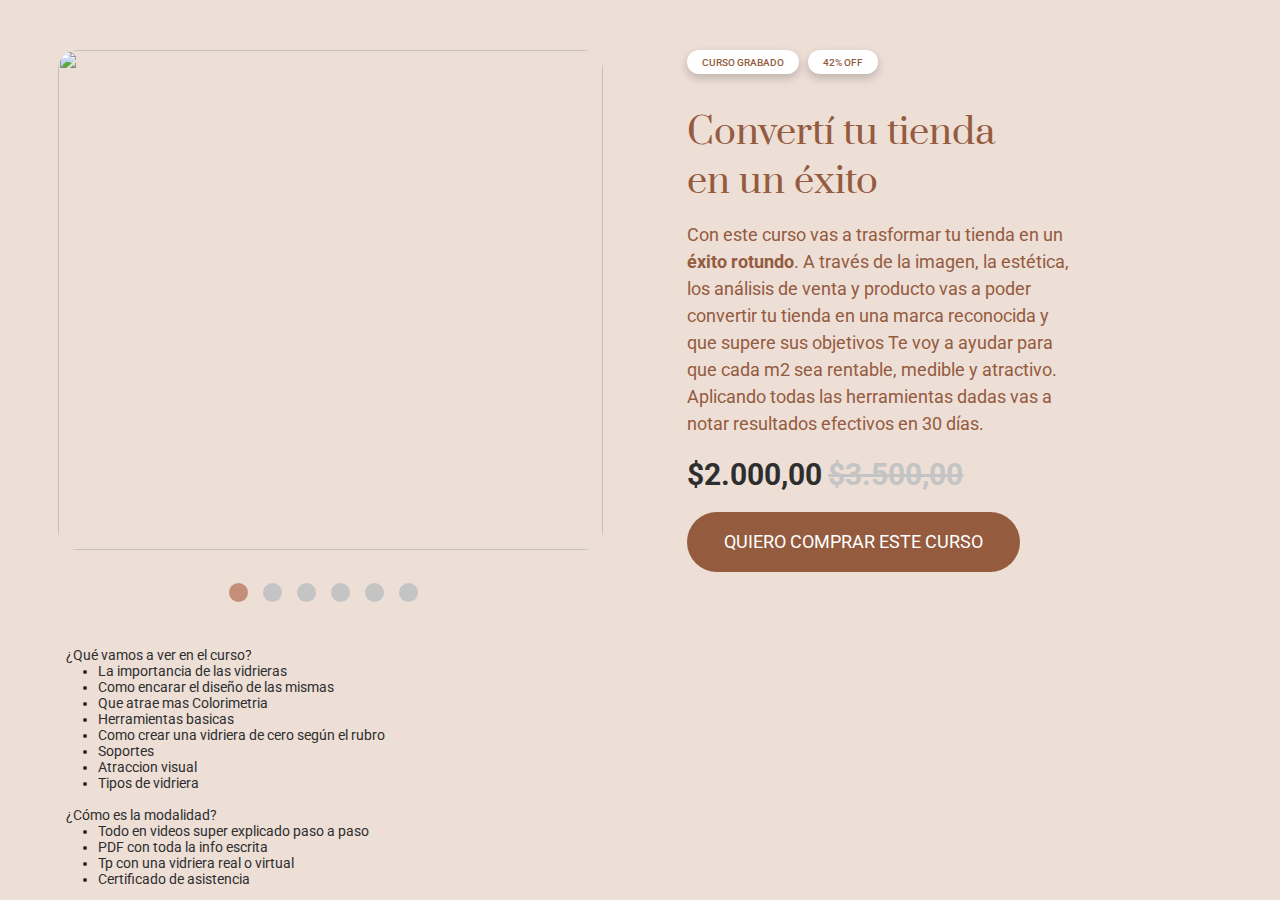
==== commit 6ffed1f5: "base terminada" ====
--- a/asesoria-hora.html
+++ b/asesoria-hora.html
@@ -1,109 +1,147 @@
 <!DOCTYPE html>
 <html lang="en">
+  <head>
+    <meta charset="utf-8" />
+    <meta content="width=device-width, initial-scale=1.0" name="viewport" />
 
-<head>
-  <meta charset="utf-8">
-  <meta content="width=device-width, initial-scale=1.0" name="viewport">
+    <title>DM Visual Design</title>
+    <meta content="" name="description" />
+    <meta content="" name="keywords" />
 
-  <title>DM Visual Design</title>
-  <meta content="" name="description">
-  <meta content="" name="keywords">
+    <!-- Favicons -->
+    <link href="assets/img/favicon.png" rel="icon" />
+    <link href="assets/img/apple-touch-icon.png" rel="apple-touch-icon" />
 
-  <!-- Favicons -->
-  <link href="assets/img/favicon.png" rel="icon">
-  <link href="assets/img/apple-touch-icon.png" rel="apple-touch-icon">
+    <!-- Google Fonts -->
+    <link rel="preconnect" href="https://fonts.googleapis.com" />
+    <link rel="preconnect" href="https://fonts.gstatic.com" crossorigin />
+    <link
+      href="https://fonts.googleapis.com/css2?family=Prata&family=Roboto&display=swap"
+      rel="stylesheet"
+    />
 
-  <!-- Google Fonts -->
-  <link rel="preconnect" href="https://fonts.googleapis.com">
-  <link rel="preconnect" href="https://fonts.gstatic.com" crossorigin>
-  <link href="https://fonts.googleapis.com/css2?family=Prata&family=Roboto&display=swap" rel="stylesheet">
+    <!-- Vendor CSS Files -->
+    <link
+      href="assets/vendor/bootstrap/css/bootstrap.min.css"
+      rel="stylesheet"
+    />
+    <link
+      href="assets/vendor/bootstrap-icons/bootstrap-icons.css"
+      rel="stylesheet"
+    />
+    <link href="assets/vendor/boxicons/css/boxicons.min.css" rel="stylesheet" />
+    <link
+      href="assets/vendor/glightbox/css/glightbox.min.css"
+      rel="stylesheet"
+    />
+    <link href="assets/vendor/remixicon/remixicon.css" rel="stylesheet" />
+    <link href="assets/vendor/swiper/swiper-bundle.min.css" rel="stylesheet" />
 
-  <!-- Vendor CSS Files -->
-  <link href="assets/vendor/bootstrap/css/bootstrap.min.css" rel="stylesheet">
-  <link href="assets/vendor/bootstrap-icons/bootstrap-icons.css" rel="stylesheet">
-  <link href="assets/vendor/boxicons/css/boxicons.min.css" rel="stylesheet">
-  <link href="assets/vendor/glightbox/css/glightbox.min.css" rel="stylesheet">
-  <link href="assets/vendor/remixicon/remixicon.css" rel="stylesheet">
-  <link href="assets/vendor/swiper/swiper-bundle.min.css" rel="stylesheet">
+    <!-- Main CSS File -->
+    <link href="assets/css/style.css" rel="stylesheet" />
+  </head>
 
-  <!-- Main CSS File -->
-  <link href="assets/css/style.css" rel="stylesheet">
-
-
-</head>
-
-<body>
-
-  <main id="main">
-
-    <!-- ======= Portfolio Details ======= -->
-    <div id="asesoria-hora-details" class="services-details">
-      <div class="container">
-        <div class="row">
-          <div class="col-lg-8">
-            <!-- <h2 class="portfolio-title">This is an example of portfolio detail</h2> -->
-            <div class="details-slider swiper">
-              <div class="swiper-wrapper align-items-center">
-                <div class="swiper-slide">
-                  <img src="https://via.placeholder.com/500" alt="">
-                </div>
-                <div class="swiper-slide">
-                  <img src="https://via.placeholder.com/500" alt="">
-                </div>
-                <div class="swiper-slide">
-                  <img src="https://via.placeholder.com/500" alt="">
-                </div>
-                <div class="swiper-slide">
-                  <img src="https://via.placeholder.com/500" alt="">
-                </div>
-                <div class="swiper-slide">
-                  <img src="https://via.placeholder.com/500" alt="">
-                </div>
-                <div class="swiper-slide">
-                  <img src="https://via.placeholder.com/500" alt="">
+  <body>
+    <main id="main">
+      <!-- ======= Portfolio Details ======= -->
+      <div id="asesoria-hora-details" class="services-details">
+        <div class="container">
+          <div class="row">
+            <div class="col-lg-8">
+              <!-- <h2 class="portfolio-title">This is an example of portfolio detail</h2> -->
+              <div class="details-slider swiper">
+                <div class="swiper-wrapper align-items-center">
+                  <div class="swiper-slide">
+                    <img src="https://via.placeholder.com/500" alt="" />
+                  </div>
+                  <div class="swiper-slide">
+                    <img src="https://via.placeholder.com/500" alt="" />
+                  </div>
+                  <div class="swiper-slide">
+                    <img src="https://via.placeholder.com/500" alt="" />
+                  </div>
+                  <div class="swiper-slide">
+                    <img src="https://via.placeholder.com/500" alt="" />
+                  </div>
+                  <div class="swiper-slide">
+                    <img src="https://via.placeholder.com/500" alt="" />
+                  </div>
+                  <div class="swiper-slide">
+                    <img src="https://via.placeholder.com/500" alt="" />
+                  </div>
                 </div>
               </div>
               <div class="swiper-pagination"></div>
             </div>
-          </div>
-          <div class="col-lg-4 course-service-info">
-            <div class="stamps">
-              <div class="stamp-1">
-                Curso grabado
+            <div class="col-lg-4 course-service-info">
+              <div class="stamps">
+                <div class="stamp-1">Curso grabado</div>
+                <div class="stamp-2">42% Off</div>
               </div>
-              <div class="stamp-2">
-                42% Off 
+              <h3>Convertí tu tienda en un éxito</h3>
+              <div class="description">
+                Con este curso vas a trasformar tu tienda en un
+                <strong>éxito rotundo</strong>. A través de la imagen, la
+                estética, los análisis de venta y producto vas a poder convertir
+                tu tienda en una marca reconocida y que supere sus objetivos Te
+                voy a ayudar para que cada m2 sea rentable, medible y atractivo.
+                Aplicando todas las herramientas dadas vas a notar resultados
+                efectivos en 30 días.
+              </div>
+              <div class="prices">
+                <div class="new-price">$2.000,00</div>
+                <div class="old-price">$3.500,00</div>
+              </div>
+              <div class="comprar-button">
+                Quiero comprar este curso
               </div>
             </div>
-            <h3>Convertí tu tienda en un éxito</h3>
-            <div class="description">
-              Con este curso vas a trasformar tu tienda en un <strong>éxito rotundo</strong>.
-              A través de la imagen, la estética, los análisis de venta y producto vas a poder convertir tu tienda en una marca reconocida y que supere sus objetivos
-              Te voy a ayudar para que cada m2 sea rentable, medible y atractivo.
-              
-              Aplicando todas las herramientas dadas vas a notar resultados efectivos en 30 días.            </div>
-            <div class="prices">
-              <div class="new-price">$2.000,00</div>
-              <div class="old-price">$3.500,00</div>
+          </div>
+          <div class="row-2">
+            <div class="parrafo-1">
+              ¿Qué vamos a ver en el curso?
+              <ul>
+                <li>La importancia de las vidrieras</li>
+                <li>Como encarar el diseño de las mismas</li>
+                <li>Que atrae mas Colorimetria</li>
+                <li>Herramientas basicas</li>
+                <li>Como crear una vidriera de cero según el rubro</li>
+                <li>Soportes</li>
+                <li>Atraccion visual </li>
+                <li>Tipos de vidriera</li>
+
+              </ul>
+            </div>
+            
+            <div class="parrafo-2">
+              ¿Cómo es la modalidad?
+              <ul>
+                <li>Todo en videos super explicado paso a paso</li>
+                <li>PDF con toda la info escrita</li>
+                <li>Tp con una vidriera real o virtual</li>
+                <li>Certificado de asistencia</li>
+              </ul>
+            </div>
+            <div class="descargar">
+              Descargar programa completo
             </div>
           </div>
         </div>
       </div>
-    </div><!-- End Portfolio Details -->
-  </main><!-- End #main -->
+      <!-- End Portfolio Details -->
+    </main>
+    <!-- End #main -->
 
-  <!-- Vendor JS Files -->
-  <script src="assets/vendor/purecounter/purecounter.js"></script>
-  <script src="assets/vendor/bootstrap/js/bootstrap.bundle.min.js"></script>
-  <script src="assets/vendor/glightbox/js/glightbox.min.js"></script>
-  <script src="assets/vendor/isotope-layout/isotope.pkgd.min.js"></script>
-  <script src="assets/vendor/swiper/swiper-bundle.min.js"></script>
-  <script src="assets/vendor/waypoints/noframework.waypoints.js"></script>
-  <script src="assets/vendor/php-email-form/validate.js"></script>
+    <!-- Vendor JS Files -->
+    <script src="assets/vendor/purecounter/purecounter.js"></script>
+    <script src="assets/vendor/bootstrap/js/bootstrap.bundle.min.js"></script>
+    <script src="assets/vendor/glightbox/js/glightbox.min.js"></script>
+    <script src="assets/vendor/isotope-layout/isotope.pkgd.min.js"></script>
+    <script src="assets/vendor/swiper/swiper-bundle.min.js"></script>
+    <script src="assets/vendor/waypoints/noframework.waypoints.js"></script>
+    <script src="assets/vendor/php-email-form/validate.js"></script>
 
-  <!-- Template Main JS File -->
-  <script src="assets/js/main.js"></script>
-
-</body>
-
-</html>+    <!-- Template Main JS File -->
+    <script src="assets/js/main.js"></script>
+  </body>
+</html>
--- a/assets/css/style.css
+++ b/assets/css/style.css
@@ -46,14 +46,18 @@
 }
 
 .gslide-media {
-  border-radius: 50px;
+  border-radius: 50px 50px 0 0;
+  /* border-radius: 50px; */
   border: solid 1px #f8f2ef;
   box-sizing: border-box;
   -moz-box-sizing: border-box;
   -webkit-box-sizing: border-box;
 }
+
 .swiper {
   margin: 0 58px;
+  border-radius: 20px;
+
 }
 
 /*--------------------------------------------------------------
@@ -399,7 +403,6 @@
 
 .stamp-1,
 .stamp-2 {
-  /* position: relative; */
   color: #945b3e;
   font-family: "Roboto", sans-serif;
   text-transform: uppercase;
@@ -415,6 +418,38 @@
   left: 160px;
   padding: 5px 15px 0;
 }
+.services-details .container .row .col-lg-4, .services-details .container .row-2 {
+  margin-left: 54px;
+ 
+}
+.comprar-button{
+  margin-top: 20px;
+  width: 333px;
+  height: 60px;
+  border-radius: 30px;
+  background-color: var(--primario);
+  color: #FFFFFF ;
+  text-align: center;
+  padding-top: 16px;
+  font-family: "Roboto", sans-serif;
+  font-size: 18px;
+  text-transform: uppercase;
+  cursor: pointer;
+}
+.descargar{
+  margin-top: 20px;
+  width: 333px;
+  height: 60px;
+  border-radius: 30px;
+  background-color: var(--primario);
+  color: #FFFFFF ;
+  text-align: center;
+  padding-top: 16px;
+  font-family: "Roboto", sans-serif;
+  font-size: 16px;
+  text-transform: uppercase;
+  cursor: pointer; 
+}
 /*--------------------------------------------------------------
 # About
 --------------------------------------------------------------*/
@@ -750,7 +785,7 @@
   color: #fff;
 } */
 
-/* Vidriera Details */
+/* Services (and courses) Details */
 .gprev.gbtn.disabled,
 .gnext.gbtn.disabled {
   display: none;
@@ -785,6 +820,14 @@
   line-height: 49px;
 }
 
+.row-2{
+  margin-top: 38px;
+  font-family: "Roboto", sans-serif;
+  color: #2E2E2E;
+  font-size: 14px;
+line-height: 16px;
+}
+
 .description {
   margin: 15px 0 0 0;
   font-size: 18px;
@@ -815,17 +858,19 @@
   }
 }
 .services-details .swiper-pagination {
-  margin-top: 20px;
-  position: relative;
+  margin-top: 33px;
+  position: relative;
+  bottom: 0;
 }
 .services-details .swiper-pagination .swiper-pagination-bullet {
-  width: 12px;
-  height: 12px;
+  width: 19px;
+  height: 19px;
   opacity: 1;
-  background-color: rgba(255, 255, 255, 0.3);
+  background-color: #C4C4C4;
+  margin: 0 15px 0 0;
 }
 .services-details .swiper-pagination .swiper-pagination-bullet-active {
-  background-color: #18d26e;
+  background-color: #C38F78;
 }
 
 /*--------------------------------------------------------------
@@ -1203,31 +1248,24 @@
 }
 
 /* Medias Q */
-
-@media (max-width: 768px) {
-  .container {
-    max-width: fit-content;
-  }
-  section {
-    top: 120px;
-  }
-  section.section-show {
-    top: 80px;
-  }
-  section .container {
-    margin: 0 10px;
-    width: 95vw;
-  }
-  .section-title {
-    margin: 0 10px;
-  }
-  .section-title p {
-    font-size: 50px;
-  }
-  /* .row div{
-    justify-content: center;
-  } */
-}
+@media (max-width: 1103px) {
+
+  .services-details .container{
+    max-width: 100%;
+  }
+  .glightbox-clean .gnext{
+    right: 47px;
+    top: 48%;
+    width: 30px;
+  }
+  
+  .glightbox-clean .gprev  {
+    top: 48%;
+    left: 47px;
+    width: 30px;
+  }
+}
+
 @media (min-width: 992px) {
   .services-details .container {
     max-width: 100%;
@@ -1247,6 +1285,45 @@
   }
 }
 
+@media (max-width: 768px) {
+  .container {
+    max-width: fit-content;
+  }
+  section {
+    top: 120px;
+  }
+  section.section-show {
+    top: 80px;
+  }
+  section .container {
+    margin: 0 10px;
+    width: 95vw;
+  }
+  .section-title {
+    margin: 0 10px;
+  }
+  .section-title p {
+    font-size: 50px;
+  }
+  .gslide-external{
+    max-height: 90vh;
+  }
+}
+
+@media (max-width: 565px) {
+  .glightbox-clean .gnext{
+    right: 10px;
+  }
+  
+  .glightbox-clean .gprev  {
+    left: 10px;
+  }
+  .services-details .container .row .col-lg-4, .services-details .container .row-2 {
+    margin-left: 14px;
+  }
+}
+
+
 @media (min-width: 1200px) {
   .col-lg-4 {
     width: 33.33%;
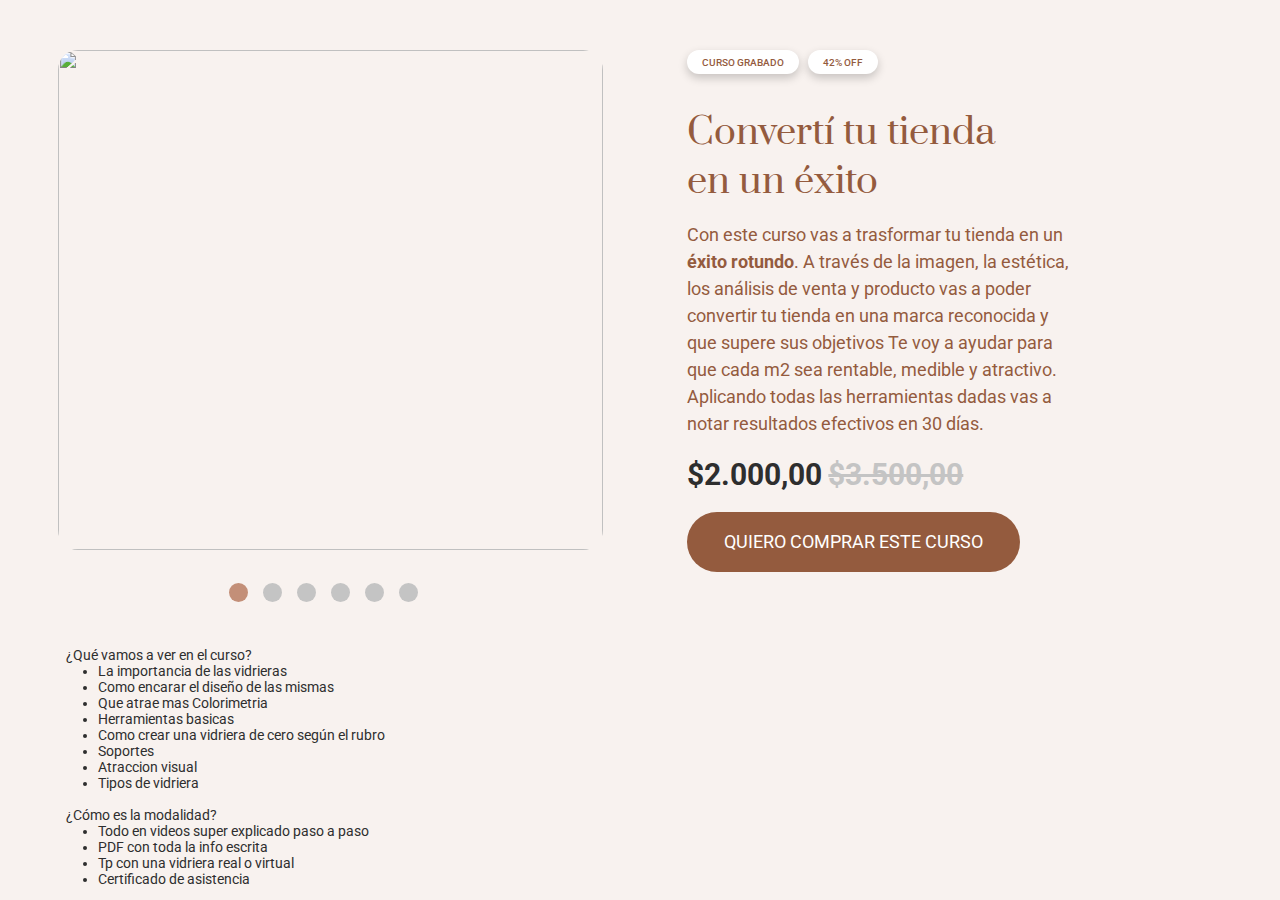
==== commit 46d86160: "arreglos, mejoras" ====
--- a/asesoria-hora.html
+++ b/asesoria-hora.html
@@ -9,7 +9,6 @@
     <meta content="" name="keywords" />
 
     <!-- Favicons -->
-    <link href="assets/img/favicon.png" rel="icon" />
     <link href="assets/img/apple-touch-icon.png" rel="apple-touch-icon" />
 
     <!-- Google Fonts -->
@@ -43,7 +42,7 @@
 
   <body>
     <main id="main">
-      <!-- ======= Portfolio Details ======= -->
+      <!-- ======= Service-Course Details ======= -->
       <div id="asesoria-hora-details" class="services-details">
         <div class="container">
           <div class="row">
@@ -128,7 +127,7 @@
           </div>
         </div>
       </div>
-      <!-- End Portfolio Details -->
+      <!-- End Service-Course Details -->
     </main>
     <!-- End #main -->
 
--- a/assets/css/style.css
+++ b/assets/css/style.css
@@ -6,7 +6,6 @@
   --negro: #2e2e2e;
   --blanco: rgba(255, 255, 255, 0.6);
   --fondo: #edded6;
-  /* --fondo-card: rgba(246, 216, 200, 1); */
 }
 
 body {
@@ -19,7 +18,6 @@
 body::before {
   content: "";
   position: fixed;
-  /* background: #040404 url("../img/fondo-muestra.jpg") top right no-repeat; */
   background-color: var(--fondo);
   background-size: cover;
   left: 0;
@@ -47,7 +45,6 @@
 
 .gslide-media {
   border-radius: 50px 50px 0 0;
-  /* border-radius: 50px; */
   border: solid 1px #f8f2ef;
   box-sizing: border-box;
   -moz-box-sizing: border-box;
@@ -57,9 +54,27 @@
 .swiper {
   margin: 0 58px;
   border-radius: 20px;
-
-}
-
+}
+
+.glightbox-clean .gclose {
+  background: none;
+  width: 59px;
+  height: 59px;
+  top: 66px;
+  right: 110px;
+}
+.glightbox-clean .gclose svg {
+  width: 34px;
+}
+.glightbox-clean .gclose path, .glightbox-clean .gnext path, .glightbox-clean .gprev path {
+  fill: #C38F78;
+}
+.glightbox-clean .gnext {
+  right: 13px;
+}
+.glightbox-clean .gprev {
+  left: 10px;
+}
 /*--------------------------------------------------------------
 # Header
 --------------------------------------------------------------*/
@@ -71,7 +86,6 @@
   justify-content: center;
   z-index: 997;
   height: 130px;
-  /* overflow-y: auto; */
 }
 #header * {
   transition: ease-in-out 0.3s;
@@ -101,11 +115,10 @@
   padding-bottom: 6px;
 }
 #header img {
-  padding: 0;
   margin: 0 136px;
 }
-#header img:hover {
-  filter: drop-shadow(0px 4px 20px rgba(0, 0, 0, 0.25));
+.nav-link img:hover {
+  filter: drop-shadow(0px 4px 5px rgba(0, 0, 0, 0.25));
   transform: scale(1.05);
   transition: 0.5s;
 }
@@ -147,19 +160,10 @@
   }
 }
 
-/* Header Top */
-/* #header.header-top { */
-/* height: 80px; */
-/* position: fixed; */
-/* left: 0;
-  top: 0;
-  right: 0;
-  background: none; */
-/* } */
-#header.header-top .social-links,
+/* #header.header-top .social-links,
 #header.header-top h2 {
   display: none;
-}
+} */
 #header.header-top h1 {
   margin-right: auto;
   font-size: 36px;
@@ -187,6 +191,10 @@
 /**
 * Desktop Navigation 
 */
+.inicio-li{
+  display: none;
+}
+
 .navbar {
   padding: 0;
   justify-content: center;
@@ -201,12 +209,9 @@
 .navbar li {
   position: relative;
   text-transform: uppercase;
-  /* padding: 5px 10px; */
   border-radius: 5px;
 }
-/* .navbar li + li { */
-/* margin-left: 30px; */
-/* } */
+
 .navbar li a {
   text-align: center;
 }
@@ -215,7 +220,6 @@
 }
 .navbar a,
 .navbar a:focus {
-  /* display: flex; */
   align-items: center;
   justify-content: space-between;
   padding: 0;
@@ -242,8 +246,6 @@
   right: 0;
   margin: 0 auto;
   background-color: #945b3e;
-  /* visibility: hidden; */
-  /* width: 0px; */
   transition: all 0.3s ease-in-out 0s;
 }
 .navbar .logo::before {
@@ -284,15 +286,7 @@
   top: 15px;
 }
 
-@media (max-width: 991px) {
-  .mobile-nav-toggle {
-    display: block;
-  }
-
-  .navbar ul {
-    display: none;
-  }
-}
+
 .navbar-mobile {
   position: fixed;
   overflow: hidden;
@@ -333,7 +327,33 @@
   font-size: 16px;
   position: relative;
 }
-
+#logo-li-responsive img{
+  width: 83px;
+  margin: 0;
+  display: none;
+}
+
+.logo-responsive-show{
+
+  display: none;
+}
+.logo-responsive-hide{
+
+  display: none;
+}
+#logo-responsive img{
+  width: 39px;
+  margin: 0;
+  position: absolute;
+  top: 10px;
+  left: 16px;
+
+}
+.mobile-nav-toggle {
+  color: rgba(0, 0, 0, 0.65);
+  right: 16px;
+  top: 18px;
+}
 /*--------------------------------------------------------------
 # Sections General
 --------------------------------------------------------------*/
@@ -352,6 +372,7 @@
   bottom: auto;
   opacity: 1;
   padding-bottom: 45px;
+
 }
 section .container {
   background: var(--blanco);
@@ -359,9 +380,6 @@
   border-radius: 50px;
   margin: 0 auto;
 }
-/* .section-title{ */
-/* margin-left: 8vw; */
-/* } */
 
 .section-title p {
   font-size: 96px;
@@ -418,17 +436,17 @@
   left: 160px;
   padding: 5px 15px 0;
 }
-.services-details .container .row .col-lg-4, .services-details .container .row-2 {
+.services-details .container .row .col-lg-4,
+.services-details .container .row-2 {
   margin-left: 54px;
- 
-}
-.comprar-button{
+}
+.comprar-button {
   margin-top: 20px;
   width: 333px;
   height: 60px;
   border-radius: 30px;
   background-color: var(--primario);
-  color: #FFFFFF ;
+  color: #ffffff;
   text-align: center;
   padding-top: 16px;
   font-family: "Roboto", sans-serif;
@@ -436,27 +454,66 @@
   text-transform: uppercase;
   cursor: pointer;
 }
-.descargar{
+.descargar {
   margin-top: 20px;
+  width: 295px;
+height: 27px;
+  border-radius: 30px;
+  background-color: #C38F78;
+  color: #ffffff;
+  text-align: center;
+  padding-top: 7px;
+  font-family: "Roboto", sans-serif;
+  font-size: 14px;
+  text-transform: uppercase;
+  cursor: pointer;
+}
+/*--------------------------------------------------------------
+# About
+--------------------------------------------------------------*/
+.about-me .row .img-mobile {
+  display: none;
+}
+.about-me .content h3 {
+  font-family: 'Prata';
+  font-style: normal;
+  font-weight: normal;
+  font-size: 64px;
+  line-height: 87px;
+  color: #945B3E;
+  margin-top: 2%;
+}
+.about-me .content .subtitulo {
+  font-family: 'Prata';
+  font-weight: normal;
+  font-style: normal;
+  font-size: 36px;
+  line-height: 48.78px;
+  color: rgba(148, 91, 62, 1);
+  margin: unset;
+}
+.about-me .content p {
+  font-family: 'Reboto';
+  font-weight: normal;
+  font-style: normal;
+  font-size: 24px;
+  line-height: 28.13px;
+  color: rgba(148, 91, 62, 1);
+  margin: 37px 0;
+}
+.about-me .content button {
   width: 333px;
   height: 60px;
   border-radius: 30px;
-  background-color: var(--primario);
-  color: #FFFFFF ;
-  text-align: center;
-  padding-top: 16px;
-  font-family: "Roboto", sans-serif;
-  font-size: 16px;
-  text-transform: uppercase;
-  cursor: pointer; 
-}
-/*--------------------------------------------------------------
-# About
---------------------------------------------------------------*/
-.about-me .content h3 {
-  font-weight: 700;
-  font-size: 26px;
-  color: #18d26e;
+  background: rgba(201, 177, 165, 1);
+  border: none;
+
+  font-family: 'Roboto';
+  font-style: normal;
+  font-weight: bold;
+  font-size: 24px;
+  line-height: 28px;
+  color: #2E2E2E;
 }
 .about-me .content ul {
   list-style: none;
@@ -481,179 +538,263 @@
 }
 
 /*--------------------------------------------------------------
-# Counts
+# Home
 --------------------------------------------------------------*/
-.counts {
-  padding: 70px 0 60px;
-}
-.counts .count-box {
-  padding: 30px 30px 25px 30px;
+.home {
   width: 100%;
-  position: relative;
+  height: auto;
+}
+.titulo {
+  background: rgba(237, 222, 214, 1);
+  display: flex;
+  align-items: center;
+}
+.titulo .izquierda {
+  align-items: center;
+  justify-content: flex-start;
+  margin-top: 150px;
+  margin-bottom: 92px;
+  margin-left: 12%;
+}
+.titulo .izquierda .parrafo-titulo {
+  z-index: 9999;
+  opacity: 1;
+}
+.titulo .izquierda .parrafo-titulo h2 {
+  font-family: 'Prata';
+  font-style: normal;
+  font-weight: normal;
+  font-size: 48px;
+  line-height: 65px;
+  color: #945B3E;
+  width: 472px;
+  height: 195px;
+}
+.titulo .izquierda .img-mobile {
+  display: none;
+}
+.titulo .derecha {
+  display: flex;
+  justify-content: flex-end;
+}
+.titulo .derecha img {
+  margin-right: 0%;
+}
+.titulo .derecha .img-mobile {
+  display: none;
+}
+/* .circulo {
+  position: absolute;
+  width: 132.58px;
+  height: 136.01px;
+  left: 744.17px;
+  top: 466.52px;
+  background: #C38F78;
+  transform: rotate(-113.26deg);
+  border-radius: 56px;
+}
+.circulo-dos {
+  position: absolute;
+  width: 279.78px;
+  height: 257.47px;
+  left: -19px;
+  top: 0px;
+  background: #C9B1A5;
+  border-radius: 89px;
+}
+.circulo-tres {
+  position: absolute;
+  width: 172.7px;
+  height: 177.17px;
+  left: 75.27px;
+  top: 150.13px;
+  background: #E8D1D2;
+  transform: rotate(49.28deg);
+  border-radius: 77px;
+} */
+.sobre-mi {
+  background: rgba(229, 229, 229, 1);
+  display: flex;
+}
+.sobre-mi .izquierda {
+  display: flex;
+  justify-content: flex-start;
+}
+.sobre-mi .izquierda img {
+  margin-left: 150px;
+  margin-top: -54px;
+  margin-bottom: 54px;
+  margin-right: 0;
+}
+.sobre-mi .izquierda .img-mobile {
+  display: none;
+}
+.sobre-mi .derecha {
+  align-items: center;
+  justify-content: flex-start;
+  margin-left: 50px;
+  margin-top: 127px;
+  margin-bottom: 92px;
+}
+.sobre-mi .derecha .titulo-sobre-mi h2 {
+  font-family: 'Prata';
+  font-style: normal;
+  font-weight: normal;
+  font-size: 64px;
+  line-height: 87px;
+  display: flex;
+  align-items: center;
+  color: #2E2E2E;
+}
+.sobre-mi .derecha .parrafo-sobre-mi p {
+  width: 589px;
+  height: 157px;
+  font-family: Prata;
+  font-style: normal;
+  font-weight: normal;
+  font-size: 24px;
+  line-height: 33px;
+  display: flex;
+  align-items: center;
+  color: #2E2E2E;
+}
+.sobre-mi .derecha .parrafo-mobile {
+  display: none;
+}
+.sobre-mi button {
+  background: rgba(201, 177, 165, 1);
+  border-radius: 30px;
+  width: 333px;
+  height: 60px;
+  font-family: 'Prata';
+  font-style: normal;
+  font-weight: normal;
+  font-size: 24px;
+  line-height: 33px;
+  display: block;
+  margin: auto;
+  border: none;
+  color: #2E2E2E;
+}
+.mis-servicios {
+  background: rgba(237, 222, 214, 1);
+  margin: 5% 0;
+}
+.mis-servicios h2 {
+  font-family: Prata;
+  font-style: normal;
+  font-weight: normal;
+  font-size: 64px;
+  line-height: 87px;
+  color: #2E2E2E;
   text-align: center;
-  background: rgba(255, 255, 255, 0.08);
-}
-.counts .count-box i {
+}
+.mis-servicios .imagen-servicios {
+  display: flex;
+  align-items: center;
+  width: 100%;
+  margin: 46px 10%;
+}
+.mis-servicios .imagen-servicios .items {
+  margin: 0 20px;
+}
+.mis-servicios .imagen-servicios .img-mobile {
+  display: none;
+}
+.mis-servicios button {
+  background: rgba(201, 177, 165, 1);
+  border-radius: 30px;
+  width: 333px;
+  height: 60px;
+  font-family: 'Prata';
+  font-style: normal;
+  font-weight: normal;
+  font-size: 24px;
+  line-height: 33px;
+  display: block;
+  margin: auto;
+  color: #2E2E2E;
+  border: none;
+}
+.cursos-online {
+  background: rgba(201, 177, 165, 1);
+  display: flex;
+}
+.cursos-online .izquierda {
+  align-items: center;
+  justify-content: flex-start;
+  margin-left: 10%;
+  margin-top: 109px;
+  margin-bottom: 75px;
+}
+.cursos-online .izquierda .titulo-curso {
+  display: block;
+  text-align: center;
+}
+.cursos-online .izquierda .titulo-curso .parrafo-mobile {
+  display: none;
+}
+.cursos-online .izquierda .titulo-curso h2 {
+  font-family: 'Prata';
+  font-style: normal;
+  font-weight: 600;
+  font-size: 58px;
+  line-height: 87px;
+  color: #2E2E2E;
+}
+.cursos-online .izquierda .parrafo-curso {
+  font-family: Prata;
+  font-style: normal;
+  font-weight: normal;
+  font-size: 24px;
+  line-height: 33px;
+  display: flex;
+  align-items: center;
+  color: #2E2E2E;
+  width: 389px;
+  height: 157px;
+  margin: 5% 0;
+}
+.cursos-online .izquierda button {
+  background: #F6D8C8;
+  border-radius: 30px;
+  border: none;
+  width: 333px;
+  height: 60px;
+  font-family: 'Prata';
+  font-style: normal;
+  font-weight: normal;
+  font-size: 24px;
+  line-height: 33px;
+  display: block;
+  margin: auto;
+  color: #2E2E2E;
+}
+.cursos-online .derecha {
+  display: flex;
+  align-items: center;
+  justify-content: flex-end;
+}
+.cursos-online .derecha img {
+  margin-left: 100px;
+  margin-top: 0;
+  margin-bottom: 0;
+}
+.cursos-online .derecha .img-mobile {
+  display: none;
+}
+.dibujo {
   position: absolute;
-  top: -25px;
-  left: 50%;
-  transform: translateX(-50%);
-  font-size: 24px;
-  background: rgba(255, 255, 255, 0.1);
-  padding: 12px;
-  color: #18d26e;
-  border-radius: 50px;
-  line-height: 0;
-}
-.counts .count-box span {
-  font-size: 36px;
-  display: block;
-  font-weight: 600;
-  color: #fff;
-}
-.counts .count-box p {
-  padding: 0;
-  margin: 0;
-  font-family: "Raleway", sans-serif;
-  font-size: 14px;
+  top: 1614px;
 }
 
 /*--------------------------------------------------------------
-# Skills
---------------------------------------------------------------*/
-.skills .progress {
-  height: 60px;
-  display: block;
-  background: none;
-  border-radius: 0;
-}
-.skills .progress .skill {
-  padding: 10px 0;
-  margin: 0;
-  text-transform: uppercase;
-  display: block;
-  font-weight: 600;
-  font-family: "Poppins", sans-serif;
-  color: #fff;
-}
-.skills .progress .skill .val {
-  float: right;
-  font-style: normal;
-}
-.skills .progress-bar-wrap {
-  background: rgba(255, 255, 255, 0.2);
-}
-.skills .progress-bar {
-  width: 1px;
-  height: 10px;
-  transition: 0.9s;
-  background-color: #18d26e;
-}
-
-/*--------------------------------------------------------------
-# Interests
---------------------------------------------------------------*/
-.interests .icon-box {
-  display: flex;
-  align-items: center;
-  padding: 20px;
-  background: rgba(255, 255, 255, 0.08);
-  transition: ease-in-out 0.3s;
-}
-.interests .icon-box i {
-  font-size: 32px;
-  padding-right: 10px;
-  line-height: 1;
-}
-.interests .icon-box h3 {
-  font-weight: 700;
-  margin: 0;
-  padding: 0;
-  line-height: 1;
-  font-size: 16px;
-  color: #fff;
-}
-.interests .icon-box:hover {
-  background: rgba(255, 255, 255, 0.12);
-}
-
-/*--------------------------------------------------------------
-# Testimonials
---------------------------------------------------------------*/
-.testimonials .testimonials-carousel,
-.testimonials .testimonials-slider {
-  overflow: hidden;
-}
-.testimonials .testimonial-item {
-  box-sizing: content-box;
-  min-height: 320px;
-}
-.testimonials .testimonial-item .testimonial-img {
-  width: 90px;
-  border-radius: 50%;
-  margin: -40px 0 0 40px;
-  position: relative;
-  z-index: 2;
-  border: 6px solid rgba(255, 255, 255, 0.12);
-}
-.testimonials .testimonial-item h3 {
-  font-size: 18px;
-  font-weight: bold;
-  margin: 10px 0 5px 45px;
-  color: #fff;
-}
-.testimonials .testimonial-item h4 {
-  font-size: 14px;
-  color: #999;
-  margin: 0 0 0 45px;
-}
-.testimonials .testimonial-item .quote-icon-left,
-.testimonials .testimonial-item .quote-icon-right {
-  color: rgba(255, 255, 255, 0.25);
-  font-size: 26px;
-}
-.testimonials .testimonial-item .quote-icon-left {
-  display: inline-block;
-  left: -5px;
-  position: relative;
-}
-.testimonials .testimonial-item .quote-icon-right {
-  display: inline-block;
-  right: -5px;
-  position: relative;
-  top: 10px;
-}
-.testimonials .testimonial-item p {
-  font-style: italic;
-  margin: 0 15px 0 15px;
-  padding: 20px 20px 60px 20px;
-  background: rgba(255, 255, 255, 0.1);
-  position: relative;
-  border-radius: 6px;
-  position: relative;
-  z-index: 1;
-}
-.testimonials .swiper-pagination {
-  margin-top: 20px;
-  position: relative;
-}
-.testimonials .swiper-pagination .swiper-pagination-bullet {
-  width: 12px;
-  height: 12px;
-  opacity: 1;
-  background-color: rgba(255, 255, 255, 0.3);
-}
-.testimonials .swiper-pagination .swiper-pagination-bullet-active {
-  background-color: #18d26e;
-}
-
-/*--------------------------------------------------------------
-# Resume
+# Courses
 --------------------------------------------------------------*/
 
 .courses .icon-box {
   text-align: center;
-  background: rgba(204, 204, 204, 0.1);
+  background: rgba(151, 151, 151, 0.4);
   padding-top: 38%;
   transition: all ease-in-out 0.3s;
   width: 100%;
@@ -752,7 +893,9 @@
   height: 100%;
   border-radius: 20px;
 }
-
+.services .icon-box:hover {
+  background: none;
+}
 .services .icon-box .titulo-card,
 .courses .icon-box .titulo-card {
   font-weight: 700;
@@ -764,6 +907,10 @@
   background-color: var(--fondo);
   border-radius: 0 0 15px 15px;
 }
+.services .icon-box .titulo-card{
+  margin-top: -2px;
+
+}
 
 .services .icon-box .titulo-card h4,
 .courses .icon-box .titulo-card h4 {
@@ -780,10 +927,6 @@
   font-size: 14px;
   margin-bottom: 0;
 }
-
-/* .services .icon-box:hover h4 a, .services .icon-box:hover p {
-  color: #fff;
-} */
 
 /* Services (and courses) Details */
 .gprev.gbtn.disabled,
@@ -803,6 +946,7 @@
   top: 0;
   bottom: 0;
   overflow-y: auto;
+  background-color: #F8F2EF;
 }
 .services-details .container {
   margin: 50px 0 0 0;
@@ -812,7 +956,7 @@
 .services-details .course-service-info h3 {
   font-size: 36px;
   font-style: normal;
-font-weight: normal;
+  font-weight: normal;
   margin: 34px 0 0 0;
   width: 310px;
   font-family: "Prata", serif;
@@ -820,12 +964,12 @@
   line-height: 49px;
 }
 
-.row-2{
+.row-2 {
   margin-top: 38px;
   font-family: "Roboto", sans-serif;
-  color: #2E2E2E;
+  color: #2e2e2e;
   font-size: 14px;
-line-height: 16px;
+  line-height: 16px;
 }
 
 .description {
@@ -835,7 +979,7 @@
   color: var(--primario);
   font-family: "Roboto", sans-serif;
 }
-.prices{
+.prices {
   display: flex;
   flex-direction: row;
   font-size: 30px;
@@ -844,12 +988,12 @@
   font-weight: 700;
   line-height: 35px;
 }
-.new-price{
-  color: #2E2E2E;
+.new-price {
+  color: #2e2e2e;
   margin-right: 6px;
 }
-.old-price{
-  color: #C4C4C4;
+.old-price {
+  color: #c4c4c4;
   text-decoration: line-through;
 }
 @media (max-width: 992px) {
@@ -866,262 +1010,34 @@
   width: 19px;
   height: 19px;
   opacity: 1;
-  background-color: #C4C4C4;
+  background-color: #c4c4c4;
   margin: 0 15px 0 0;
 }
 .services-details .swiper-pagination .swiper-pagination-bullet-active {
-  background-color: #C38F78;
-}
-
-/*--------------------------------------------------------------
-# Portfolio
---------------------------------------------------------------*/
-.portfolio .portfolio-item {
-  margin-bottom: 30px;
-}
-.portfolio #portfolio-flters {
-  padding: 0;
-  margin: 0 auto 15px auto;
-  list-style: none;
-  text-align: center;
-  border-radius: 50px;
-  padding: 2px 15px;
-}
-.portfolio #portfolio-flters li {
-  cursor: pointer;
-  display: inline-block;
-  padding: 8px 16px 10px 16px;
-  font-size: 14px;
-  font-weight: 600;
-  line-height: 1;
-  text-transform: uppercase;
-  color: #fff;
-  background: rgba(255, 255, 255, 0.1);
-  margin: 0 3px 10px 3px;
-  transition: all 0.3s ease-in-out;
-  border-radius: 4px;
-}
-.portfolio #portfolio-flters li:hover,
-.portfolio #portfolio-flters li.filter-active {
-  background: #18d26e;
-}
-.portfolio #portfolio-flters li:last-child {
-  margin-right: 0;
-}
-.portfolio .portfolio-wrap {
-  transition: 0.3s;
-  position: relative;
-  overflow: hidden;
-  z-index: 1;
-  background: rgba(0, 0, 0, 0.6);
-}
-.portfolio .portfolio-wrap::before {
-  content: "";
-  background: rgba(0, 0, 0, 0.6);
-  position: absolute;
-  left: 30px;
-  right: 30px;
-  top: 30px;
-  bottom: 30px;
-  transition: all ease-in-out 0.3s;
-  z-index: 2;
-  opacity: 0;
-}
-.portfolio .portfolio-wrap .portfolio-info {
-  opacity: 0;
-  position: absolute;
-  top: 0;
-  left: 0;
-  right: 0;
-  bottom: 0;
-  text-align: center;
-  z-index: 3;
-  transition: all ease-in-out 0.3s;
-  display: flex;
-  flex-direction: column;
-  justify-content: center;
-  align-items: center;
-}
-.portfolio .portfolio-wrap .portfolio-info::before {
-  display: block;
-  content: "";
-  width: 48px;
-  height: 48px;
-  position: absolute;
-  top: 35px;
-  left: 35px;
-  border-top: 3px solid #fff;
-  border-left: 3px solid #fff;
-  transition: all 0.5s ease 0s;
-  z-index: 9994;
-}
-.portfolio .portfolio-wrap .portfolio-info::after {
-  display: block;
-  content: "";
-  width: 48px;
-  height: 48px;
-  position: absolute;
-  bottom: 35px;
-  right: 35px;
-  border-bottom: 3px solid #fff;
-  border-right: 3px solid #fff;
-  transition: all 0.5s ease 0s;
-  z-index: 9994;
-}
-.portfolio .portfolio-wrap .portfolio-info h4 {
-  font-size: 20px;
-  color: #fff;
-  font-weight: 600;
-}
-.portfolio .portfolio-wrap .portfolio-info p {
-  color: #ffffff;
-  font-size: 14px;
-  text-transform: uppercase;
-  padding: 0;
-  margin: 0;
-}
-.portfolio .portfolio-wrap .portfolio-links {
-  text-align: center;
-  z-index: 4;
-}
-.portfolio .portfolio-wrap .portfolio-links a {
-  color: #fff;
-  margin: 0 2px;
-  font-size: 28px;
-  display: inline-block;
-  transition: 0.3s;
-}
-.portfolio .portfolio-wrap .portfolio-links a:hover {
-  color: #63eda3;
-}
-.portfolio .portfolio-wrap:hover::before {
-  top: 0;
-  left: 0;
-  right: 0;
-  bottom: 0;
-  opacity: 1;
-}
-.portfolio .portfolio-wrap:hover .portfolio-info {
-  opacity: 1;
-}
-.portfolio .portfolio-wrap:hover .portfolio-info::before {
-  top: 15px;
-  left: 15px;
-}
-.portfolio .portfolio-wrap:hover .portfolio-info::after {
-  bottom: 15px;
-  right: 15px;
-}
-
-/*--------------------------------------------------------------
-# Portfolio Details
---------------------------------------------------------------*/
-.portfolio-details {
-  padding-top: 40px;
-  background: rgba(0, 0, 0, 0.8);
-  position: fixed;
-  left: 0;
-  right: 0;
-  top: 0;
-  bottom: 0;
-  overflow-y: auto;
-}
-.portfolio-details .container {
-  padding-top: 20px;
-  padding-bottom: 40px;
-}
-.portfolio-details .portfolio-title {
-  font-size: 26px;
-  font-weight: 700;
-  margin-bottom: 20px;
-}
-.portfolio-details .portfolio-info {
-  padding-top: 45px;
-}
-.portfolio-details .portfolio-info h3 {
-  font-size: 22px;
-  font-weight: 400;
-  margin-bottom: 20px;
-}
-.portfolio-details .portfolio-info ul {
-  list-style: none;
-  padding: 0;
-  font-size: 15px;
-}
-.portfolio-details .portfolio-info ul li + li {
-  margin-top: 10px;
-}
-.portfolio-details .portfolio-info p {
-  font-size: 15px;
-  padding: 15px 0 0 0;
-}
-@media (max-width: 992px) {
-  .portfolio-details .portfolio-info {
-    padding-top: 20px;
-  }
-}
-.portfolio-details .swiper-pagination {
-  margin-top: 20px;
-  position: relative;
-}
-.portfolio-details .swiper-pagination .swiper-pagination-bullet {
-  width: 12px;
-  height: 12px;
-  opacity: 1;
-  background-color: rgba(255, 255, 255, 0.3);
-}
-.portfolio-details .swiper-pagination .swiper-pagination-bullet-active {
-  background-color: #18d26e;
-}
+  background-color: #c38f78;
+}
+
 
 /*--------------------------------------------------------------
 # Contact
 --------------------------------------------------------------*/
-.contact .info-box {
-  color: #444444;
-  padding: 20px;
+label{
+  color: rgba(148, 91, 62, 1);
   width: 100%;
+  font-family: 'Roboto';
+  font-style: normal;
+  font-weight: 600;
+  font-size: 24px;
+  line-height: 28px;
+  margin-left: 1.5%;
+}
+.contact .php-email-form .ordenar-items {
+  width: 2%;
+  height: auto;
+}
+.contact .php-email-form {
   background: rgba(255, 255, 255, 0.08);
-}
-.contact .info-box i.bx {
-  font-size: 24px;
-  color: #18d26e;
-  border-radius: 50%;
-  padding: 14px;
-  float: left;
-  background: rgba(255, 255, 255, 0.1);
-}
-.contact .info-box h3 {
-  font-size: 20px;
-  color: rgba(255, 255, 255, 0.5);
-  font-weight: 700;
-  margin: 10px 0 8px 68px;
-}
-.contact .info-box p {
-  padding: 0;
-  color: #fff;
-  line-height: 24px;
-  font-size: 14px;
-  margin: 0 0 0 68px;
-}
-.contact .info-box .social-links {
-  margin: 5px 0 0 68px;
-  display: flex;
-}
-.contact .info-box .social-links a {
-  font-size: 18px;
-  display: inline-block;
-  color: #fff;
-  line-height: 1;
-  margin-right: 12px;
-  transition: 0.3s;
-}
-.contact .info-box .social-links a:hover {
-  color: #18d26e;
-}
-.contact .php-email-form {
-  padding: 30px;
-  background: rgba(255, 255, 255, 0.08);
+  width: 1004px;
 }
 .contact .php-email-form .error-message {
   display: none;
@@ -1160,27 +1076,25 @@
   -webkit-animation: animate-loading 1s linear infinite;
   animation: animate-loading 1s linear infinite;
 }
-.contact .php-email-form input,
-.contact .php-email-form textarea {
-  border-radius: 0;
-  box-shadow: none;
+.contact .php-email-form input, .contact .php-email-form textarea {
   font-size: 14px;
-  background: rgba(255, 255, 255, 0.08);
+  background: rgba(237, 222, 214, 1);
   border: 0;
   transition: 0.3s;
-  color: #fff;
-}
-.contact .php-email-form input:focus,
-.contact .php-email-form textarea:focus {
+  color: black;
+  border-radius: 100px;
+  width: 100%;
+  height: 48px;
+  margin: 1.5%;
+}
+.contact .php-email-form input:focus, .contact .php-email-form textarea:focus {
   background-color: rgba(255, 255, 255, 0.11);
 }
-.contact .php-email-form input::-moz-placeholder,
-.contact .php-email-form textarea::-moz-placeholder {
+.contact .php-email-form input::-moz-placeholder, .contact .php-email-form textarea::-moz-placeholder {
   color: rgba(255, 255, 255, 0.3);
   opacity: 1;
 }
-.contact .php-email-form input::placeholder,
-.contact .php-email-form textarea::placeholder {
+.contact .php-email-form input::placeholder, .contact .php-email-form textarea::placeholder {
   color: rgba(255, 255, 255, 0.3);
   opacity: 1;
 }
@@ -1189,18 +1103,47 @@
 }
 .contact .php-email-form textarea {
   padding: 12px 15px;
-}
-.contact .php-email-form button[type="submit"] {
-  background: #18d26e;
+  width: 100%;
+  border-radius: 24px;
+  height: 250px;
+}
+.contact .php-email-form button[type=submit] {
+  background: rgba(148, 91, 62, 1);
   border: 0;
   padding: 10px 30px;
   color: #fff;
-  transition: 0.4s;
-  border-radius: 4px;
-}
-.contact .php-email-form button[type="submit"]:hover {
+  border-radius: 30px;
+  margin-right: 1%;
+  font-family: Roboto;
+  font-style: normal;
+  font-weight: 500;
+  font-size: 24px;
+  line-height: 28px;
+  display: flex;
+  align-items: center;
+  text-align: center;
+  color: #FFFFFF;
+}
+.contact .php-email-form button[type=submit]:hover {
   background: #15bb62;
 }
+.contact .php-email-form .boton-formulario {
+  width: 100%;
+  display: flex;
+  justify-content: end;
+  margin-right: 100%;
+}
+.contact .php-email-form .texto-checkbox {
+  font-family: 'Roboto';
+  font-style: normal;
+  font-weight: normal;
+  font-size: 18px;
+  line-height: 21px;
+  display: flex;
+  align-items: center;
+  color: #945B3E;
+}
+
 @-webkit-keyframes animate-loading {
   0% {
     transform: rotate(0deg);
@@ -1218,52 +1161,29 @@
   }
 }
 
-/*--------------------------------------------------------------
-# Credits
---------------------------------------------------------------*/
-.credits {
-  position: fixed;
-  right: 0;
-  left: 0;
-  bottom: 0;
-  padding: 15px;
-  text-align: right;
-  font-size: 13px;
-  color: #fff;
-  z-index: 999999;
-}
-@media (max-width: 992px) {
-  .credits {
-    text-align: center;
-    padding: 10px;
-    background: rgba(0, 0, 0, 0.8);
-  }
-}
-.credits a {
-  color: #18d26e;
-  transition: 0.3s;
-}
-.credits a:hover {
-  color: #fff;
-}
-
 /* Medias Q */
+
+
 @media (max-width: 1103px) {
-
-  .services-details .container{
+  .services-details .container {
     max-width: 100%;
   }
-  .glightbox-clean .gnext{
-    right: 47px;
+  .glightbox-clean .gnext {
+    right: 8px;
     top: 48%;
     width: 30px;
   }
-  
-  .glightbox-clean .gprev  {
+
+  .glightbox-clean .gprev {
     top: 48%;
-    left: 47px;
+    left: 7px;
     width: 30px;
   }
+  .glightbox-clean .gclose {
+
+    top: 35px;
+    right: 50px;
+}
 }
 
 @media (min-width: 992px) {
@@ -1284,7 +1204,56 @@
     width: 40%;
   }
 }
-
+@media (max-width: 991px) {
+  .inicio-li{
+    display: block;
+  }
+  .mobile-nav-toggle {
+    display: block;
+  }
+
+  .navbar ul {
+    display: none;
+  }
+
+  .logo-li{
+    display: none;
+  }
+  .navbar ul .boton-li {
+    width: fit-content;
+}
+.navbar a:hover:before, .navbar li:hover > a:before, .navbar .active:before {
+  width: calc(100% - 1em);
+  bottom: 13px;
+}
+  .navbar-mobile {
+    width: 85%;
+    background: rgba(237, 222, 214, 0.8);
+  }
+  .navbar-mobile ul {
+    display: block;
+    overflow-y:hidden;
+    border: none;
+    top: 0;
+    left: 16px;
+    right: 0;
+  }
+  .navbar-mobile ul li {
+padding: 12px 0;
+      }
+  .navbar-mobile ul li a {
+text-align: start;
+  }
+  .navbar-mobile .mobile-nav-toggle {
+    color: var(--primario);
+}
+#logo-li-responsive img{
+display: block;
+}
+.logo-responsive-show {
+  display: block;
+  }
+}
 @media (max-width: 768px) {
   .container {
     max-width: fit-content;
@@ -1305,27 +1274,457 @@
   .section-title p {
     font-size: 50px;
   }
-  .gslide-external{
+  .gslide-external {
     max-height: 90vh;
   }
+  .titulo {
+    display: block;
+    height: 424px;
+  }
+  .titulo .izquierda {
+    margin-left: 0;
+    margin-bottom: 0;
+  }
+  .titulo .izquierda .parrafo-titulo {
+    display: none;
+  }
+  .titulo .izquierda .img-mobile {
+    display: block;
+    width: 100%;
+  }
+  .titulo .derecha .img-desktop {
+    display: none;
+  }
+  .titulo .derecha .img-mobile {
+    position: absolute;
+    width: 344px;
+    height: 128px;
+    top: 401px;
+    background: #F8F2EF;
+    border-radius: 100px 0px 0px 100px;
+    font-family: Prata;
+    font-style: normal;
+    font-weight: normal;
+    font-size: 24px;
+    line-height: 33px;
+    display: flex;
+    align-items: center;
+    text-align: right;
+    color: #945B3E;
+    padding: 5%;
+  }
+  .sobre-mi {
+    display: block;
+    height: 350px;
+    background-color: #C38F78;
+  }
+  .sobre-mi .izquierda {
+    display: block;
+    width: 100%;
+  }
+  .sobre-mi .izquierda .img-mobile {
+    display: block;
+    width: 100%;
+    margin: auto;
+  }
+  .sobre-mi .izquierda .img-desktop {
+    display: none;
+  }
+  .sobre-mi .derecha {
+    margin: 0;
+  }
+  .sobre-mi .derecha .titulo-sobre-mi {
+    display: none;
+  }
+  .sobre-mi .derecha .parrafo-sobre-mi {
+    display: none;
+  }
+  .sobre-mi .derecha .parrafo-mobile {
+    display: block;
+    position: absolute;
+    width: 344px;
+    height: 75px;
+    left: 251px;
+    top: 781px;
+    background: #F8F2EF;
+    border-radius: 100px 0px 0px 100px;
+    padding: 1% 5%;
+  }
+  .sobre-mi .derecha .parrafo-mobile h2 {
+    font-family: 'Prata';
+    font-style: normal;
+    font-weight: normal;
+    font-size: 24px;
+    line-height: 33px;
+    display: flex;
+    align-items: center;
+    color: #2E2E2E;
+  }
+  .sobre-mi .derecha .parrafo-mobile p {
+    font-family: 'Prata';
+    font-style: normal;
+    font-weight: normal;
+    font-size: 14px;
+    line-height: 10px;
+    display: flex;
+    align-items: center;
+    color: #2E2E2E;
+  }
+  .sobre-mi .derecha button {
+    display: none;
+  }
+  .mis-servicios .imagen-servicios {
+    margin: 0;
+  }
+  .mis-servicios .imagen-servicios .img-desktop {
+    display: none;
+  }
+  .mis-servicios .imagen-servicios .img-mobile {
+    display: block;
+    width: 100%;
+  }
+  .mis-servicios button {
+    margin-top: 5%;
+  }
+  .dibujo {
+    top: 1488px;
+    position: absolute;
+    left: -163px;
+  }
+  .cursos-online {
+    display: block;
+  }
+  .cursos-online .izquierda {
+    margin-top: 0%;
+  }
+  .cursos-online .izquierda .titulo-curso h2 {
+    display: none;
+  }
+  .cursos-online .izquierda .titulo-curso .parrafo-mobile {
+    display: flex;
+    position: absolute;
+    left: 0%;
+    right: 45.28%;
+    top: 94%;
+    background: #EDDED6;
+    border-radius: 0px 30px 30px 0px;
+    width: 227px;
+    font-family: 'Prata';
+    font-style: normal;
+    font-weight: normal;
+    font-size: 24px;
+    line-height: 33px;
+    align-items: center;
+    color: #2E2E2E;
+    padding: 1% 4%;
+  }
+  .cursos-online .izquierda .parrafo-curso {
+    display: none;
+  }
+  .cursos-online .izquierda button {
+    display: none;
+  }
+  .cursos-online .derecha .img-desktop {
+    display: none;
+  }
+  .cursos-online .derecha .img-mobile {
+    display: block;
+    width: 100%;
+    margin: 0;
+  }
+  .about-me .content h3 {
+    font-size: 32px;
+    line-height: 57px;
+  }
+  .about-me .content .subtitulo {
+    font-size: 24px;
+    line-height: 25px;
+  }
+  .about-me .content p {
+    font-size: 22px;
+    line-height: 25px;
+    margin: 20px 0;
+  }
+  .about-me .content button {
+    margin-bottom: 17px;
+    font-size: 22px;
+    line-height: 16px;
+    font-weight: bold;
+  }
+  .contact .php-email-form input, .contact .php-email-form textarea {
+    width: 100%;
+  }
 }
 
 @media (max-width: 565px) {
-  .glightbox-clean .gnext{
-    right: 10px;
-  }
-  
-  .glightbox-clean .gprev  {
-    left: 10px;
-  }
-  .services-details .container .row .col-lg-4, .services-details .container .row-2 {
-    margin-left: 14px;
-  }
-}
-
+  .section-title p {
+    font-size: 36px;
+}
+  .complete-section {
+    width: 100%;
+    margin: 0 16px;
+  }
+  .complete-section a {
+    width: 100%;
+  }
+  .row {
+    margin: 0;
+  }
+  .card {
+    width: auto;
+    min-width: 150px;
+    margin-bottom: 16px;
+    height: 270px;
+    position: relative;
+  }
+  .modalidad {
+    top: -170px;
+    left: 15px;
+  }
+  .services .icon-box,
+  .courses .icon-box {
+    position: absolute;
+    padding-top: 0;
+    height: auto;
+    bottom: 0;
+  }
+  .section-show {
+    justify-content: center;
+    display: flex;
+  }
+  section .container {
+    padding: 16px 16px 0 16px;
+    margin: 0;
+    border-radius: 20px;
+  }
+  .complete-card {
+    justify-content: center;
+    padding: 0;
+    margin-bottom: 0;
+  }
+  .mt-4 {
+    margin-top: 0 !important;
+  }
+  .glightbox-clean .gnext {
+    right: -2px;
+    background: none;
+  }
+
+  .glightbox-clean .gprev {
+    left: -2px;
+    background: none;
+  }
+  .swiper {
+    margin: 0;
+  }
+  .services-details .container {
+    padding: 0 16px;
+    margin-top: 16px;
+  }
+  .services-details .container .row {
+    margin: 0;
+    padding: 0;
+  }
+  .services-details .container .row .col-lg-8 {
+    padding: 0;
+  }
+  .services-details .container .row .col-lg-4,
+  .services-details .container .row-2 {
+    margin-left: 0px;
+    padding-left: 0;
+  }
+  .services-details .course-service-info h3{
+    font-size: 24px;
+    line-height: 33px;
+    margin: 16px 0 0 0;
+  }
+  .description{
+    width: auto;
+    margin: 16px 0 0 0;
+  }
+  .prices{
+    font-size: 18px;
+    line-height: 21px;
+    margin: 16px 0 0 0;
+  }
+  .comprar-button{
+    margin-top: 16px;
+    width: 234px;
+    height: 42px;
+    font-size: 12px;
+    font-weight: 700;
+    padding-top: 13px;
+  }
+
+  .titulo .derecha .img-mobile {
+    display: block;
+  }
+  .titulo .derecha .img-desktop {
+    display: none;
+  }
+  .titulo .sobre-mi .izquierda .img-mobile {
+    display: block;
+  }
+  .titulo .sobre-mi .izquierda .img-desktop {
+    display: none;
+  }
+  .titulo .sobre-mi .derecha .parrafo-sobre-mi {
+    display: none;
+  }
+  .titulo .sobre-mi .derecha button {
+    display: none;
+  }
+  .titulo .mis-servicios .imagen-servicios {
+    display: none;
+  }
+  .titulo .cursos-online .izquierda {
+    display: none;
+  }
+  .titulo .cursos-online .derecha {
+    display: none;
+  }
+  .about-me .row .img-mobile {
+    display: block;
+  }
+  .about-me .row .img-desktop {
+    display: none;
+  }
+  .about-me .content h3 {
+    font-size: 24px;
+    line-height: 33px;
+  }
+  .about-me .content .subtitulo {
+    font-size: 14px;
+    line-height: 19px;
+  }
+  .about-me .content p {
+    font-size: 14px;
+    line-height: 16px;
+    margin: 20px 0;
+  }
+  .about-me .content button {
+    width: 200px;
+    height: 36px;
+    margin-bottom: 17px;
+    font-size: 14px;
+    line-height: 16px;
+    font-weight: bold;
+  }
+  label {
+    font-size: 14px;
+    line-height: 16px;
+  }
+  .contact .php-email-form input, .contact .php-email-form textarea {
+    width: 100%;
+    height: 35px;
+  }
+  .contact .php-email-form .texto-checkbox {
+    font-size: 12px;
+    line-height: 14px;
+  }
+  .contact .php-email-form .ordenar-items {
+    width: 15px;
+    height: 15px;
+  }
+  .contact .php-email-form textarea {
+    width: 100%;
+    height: 250px;
+  }
+  .contact .php-email-form button[type=submit] {
+    width: 200px;
+    height: 36px;
+    font-size: 14px;
+    line-height: 16px;
+    margin-bottom: 16px;
+  }
+}
 
 @media (min-width: 1200px) {
   .col-lg-4 {
     width: 33.33%;
   }
 }
+
+/*--------------------------------------------------------------
+# Footer
+--------------------------------------------------------------*/
+footer {
+  display: flex;
+  justify-content: space-between;
+  background: #945B3E;
+  padding-top: 46px;
+  padding-bottom: 35px;
+  padding-left: 200px;
+  margin-top: 2285px;
+}
+footer .izquierda img {
+  height: 95px;
+  width: 95px;
+  margin-bottom: 30px;
+}
+footer .izquierda .nombre-contacto {
+  font-family: 'Roboto';
+  font-style: normal;
+  font-weight: 600;
+  font-size: 18px;
+  line-height: 21px;
+  color: #FFFFFF;
+  margin-bottom: 4%;
+}
+footer .izquierda p {
+  font-family: 'Roboto';
+  font-style: normal;
+  font-weight: normal;
+  font-size: 18px;
+  line-height: 21px;
+  color: #FFFFFF;
+  margin: 0%;
+}
+footer .centro p {
+  font-family: 'Roboto';
+  font-style: normal;
+  font-weight: normal;
+  font-size: 18px;
+  line-height: 240%;
+  color: #FFFFFF;
+  margin: 0%;
+}
+footer .derecha .ordenar-iconos {
+  display: flex;
+  align-items: center;
+}
+footer .derecha .ordenar-iconos img {
+  margin-right: 3%;
+  margin-left: 3%;
+  height: 19px;
+  width: 19px;
+}
+footer .derecha .redes {
+  font-family: 'Roboto';
+  font-style: normal;
+  font-weight: bold;
+  font-size: 18px;
+  line-height: 240%;
+  color: #FFFFFF;
+  margin: 0%;
+}
+footer .derecha p {
+  font-family: 'Roboto';
+  font-style: normal;
+  font-weight: normal;
+  font-size: 18px;
+  line-height: 240%;
+  color: #FFFFFF;
+  margin: 0%;
+}
+footer .derecha .copyright {
+  font-family: 'Roboto';
+  font-style: normal;
+  font-weight: normal;
+  font-size: 18px;
+  line-height: 150%;
+  text-align: center;
+  color: #FFFFFF;
+  margin-top: 40px;
+  margin-right: 199px;
+}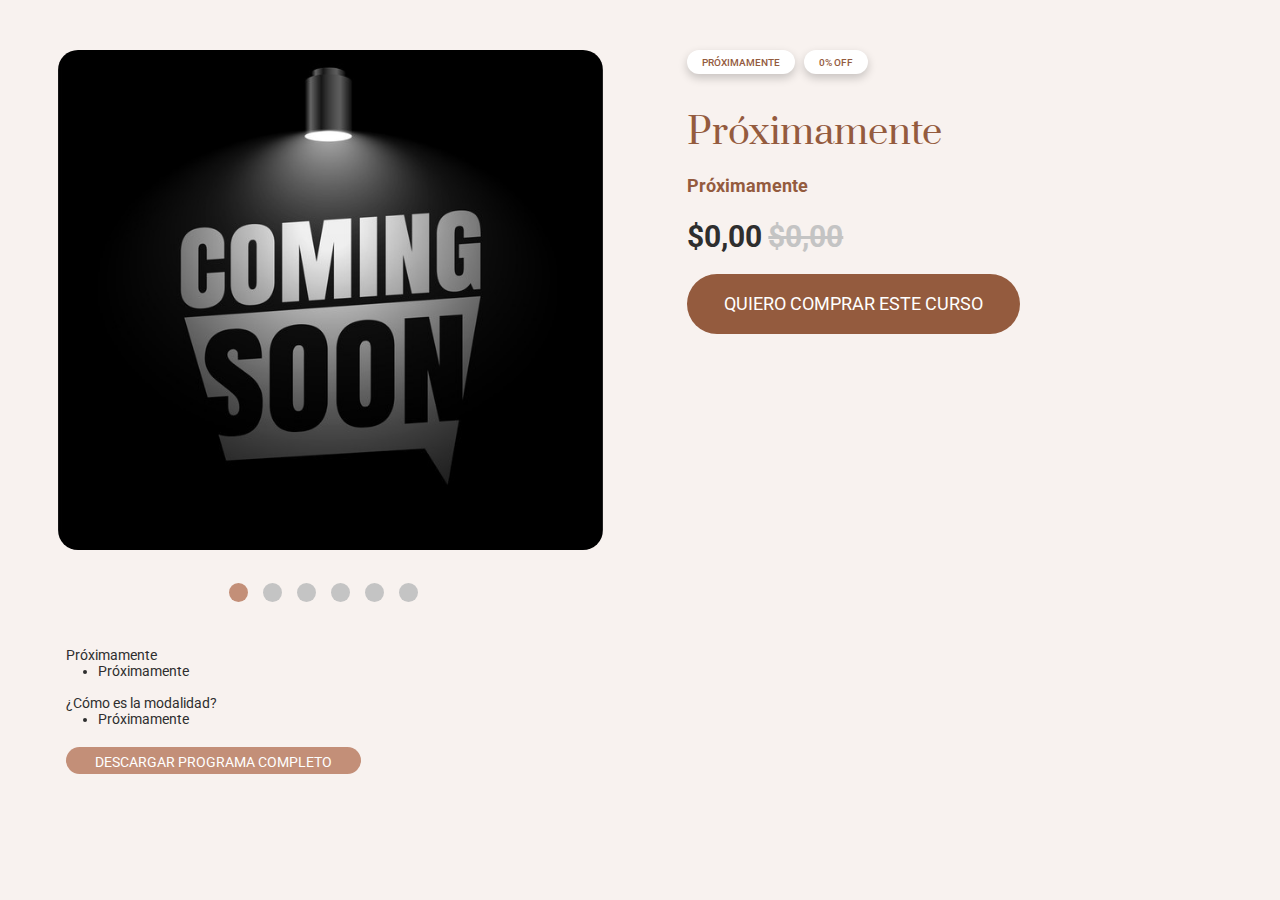
==== commit f2baf66d: "preparo detalles" ====
--- a/asesoria-hora.html
+++ b/asesoria-hora.html
@@ -51,22 +51,22 @@
               <div class="details-slider swiper">
                 <div class="swiper-wrapper align-items-center">
                   <div class="swiper-slide">
-                    <img src="https://via.placeholder.com/500" alt="" />
+                    <img src="assets/img/proximamente.jpg" alt="" />
                   </div>
                   <div class="swiper-slide">
-                    <img src="https://via.placeholder.com/500" alt="" />
+                    <img src="assets/img/proximamente.jpg" alt="" />
                   </div>
                   <div class="swiper-slide">
-                    <img src="https://via.placeholder.com/500" alt="" />
+                    <img src="assets/img/proximamente.jpg" alt="" />
                   </div>
                   <div class="swiper-slide">
-                    <img src="https://via.placeholder.com/500" alt="" />
+                    <img src="assets/img/proximamente.jpg" alt="" />
                   </div>
                   <div class="swiper-slide">
-                    <img src="https://via.placeholder.com/500" alt="" />
+                    <img src="assets/img/proximamente.jpg" alt="" />
                   </div>
                   <div class="swiper-slide">
-                    <img src="https://via.placeholder.com/500" alt="" />
+                    <img src="assets/img/proximamente.jpg" alt="" />
                   </div>
                 </div>
               </div>
@@ -74,22 +74,17 @@
             </div>
             <div class="col-lg-4 course-service-info">
               <div class="stamps">
-                <div class="stamp-1">Curso grabado</div>
-                <div class="stamp-2">42% Off</div>
+                <div class="stamp-1">Próximamente</div>
+                <div class="stamp-2">0% Off</div>
               </div>
-              <h3>Convertí tu tienda en un éxito</h3>
+              <h3>Próximamente</h3>
               <div class="description">
-                Con este curso vas a trasformar tu tienda en un
-                <strong>éxito rotundo</strong>. A través de la imagen, la
-                estética, los análisis de venta y producto vas a poder convertir
-                tu tienda en una marca reconocida y que supere sus objetivos Te
-                voy a ayudar para que cada m2 sea rentable, medible y atractivo.
-                Aplicando todas las herramientas dadas vas a notar resultados
-                efectivos en 30 días.
+                
+                <strong>Próximamente</strong>
               </div>
               <div class="prices">
-                <div class="new-price">$2.000,00</div>
-                <div class="old-price">$3.500,00</div>
+                <div class="new-price">$0,00</div>
+                <div class="old-price">$0,00</div>
               </div>
               <div class="comprar-button">
                 Quiero comprar este curso
@@ -98,27 +93,16 @@
           </div>
           <div class="row-2">
             <div class="parrafo-1">
-              ¿Qué vamos a ver en el curso?
+              Próximamente
               <ul>
-                <li>La importancia de las vidrieras</li>
-                <li>Como encarar el diseño de las mismas</li>
-                <li>Que atrae mas Colorimetria</li>
-                <li>Herramientas basicas</li>
-                <li>Como crear una vidriera de cero según el rubro</li>
-                <li>Soportes</li>
-                <li>Atraccion visual </li>
-                <li>Tipos de vidriera</li>
-
+                <li>Próximamente</li>
               </ul>
             </div>
             
             <div class="parrafo-2">
               ¿Cómo es la modalidad?
               <ul>
-                <li>Todo en videos super explicado paso a paso</li>
-                <li>PDF con toda la info escrita</li>
-                <li>Tp con una vidriera real o virtual</li>
-                <li>Certificado de asistencia</li>
+                <li>Próximamente</li>
               </ul>
             </div>
             <div class="descargar">
--- a/assets/css/style.css
+++ b/assets/css/style.css
@@ -800,7 +800,7 @@
   width: 100%;
   height: 100%;
   padding-top: 85%;
-  border-radius: 30px;
+  border-radius: 20px;
 }
 
 .courses .icon-box .icon {
@@ -872,16 +872,48 @@
   box-shadow: 2px 2px 5px 2px #945b3e50;
 }
 .vidrieras {
-  background-image: url("../img/servicios/vidrieras.jpeg");
+  background-image: url("../img/proximamente.jpg");
+  background-size: contain;
+    background-position-y: -7%;
 }
 .visual-merch {
-  background-image: url("../img/servicios/visual-merch.jpeg");
-}
+  background-image: url("../img/proximamente.jpg");
+  background-size: contain;
+    background-position-y: -7%;
+}
+.asesoria-hora{
+  background-image: url("../img/proximamente.jpg");
+  background-size: contain;
+    background-position-y: -7%;
+}
+.asesoria-integral{
+  background-image: url("../img/proximamente.jpg");
+  background-size: contain;
+    background-position-y: -7%;
+}
+.diseño-tienda{
+  background-image: url("../img/proximamente.jpg");
+  background-size: contain;
+    background-position-y: -7%;
+}
+
 .tienda-exito {
   background-image: url("../img/cursos/tienda-exito.png");
 }
 .vidrieras-qVenden {
-  background-image: url("../img/cursos/vidrieras-venden.jpeg");
+  background-image: url("../img/proximamente.jpg");
+  background-size: contain;
+    background-position-y: -7%;
+}
+.showroom-sueños{
+  background-image: url("../img/proximamente.jpg");
+  background-size: contain;
+    background-position-y: -7%;
+}
+.exhibiciones{
+  background-image: url("../img/proximamente.jpg");
+  background-size: contain;
+    background-position-y: -7%;
 }
 
 .services .icon-box {
